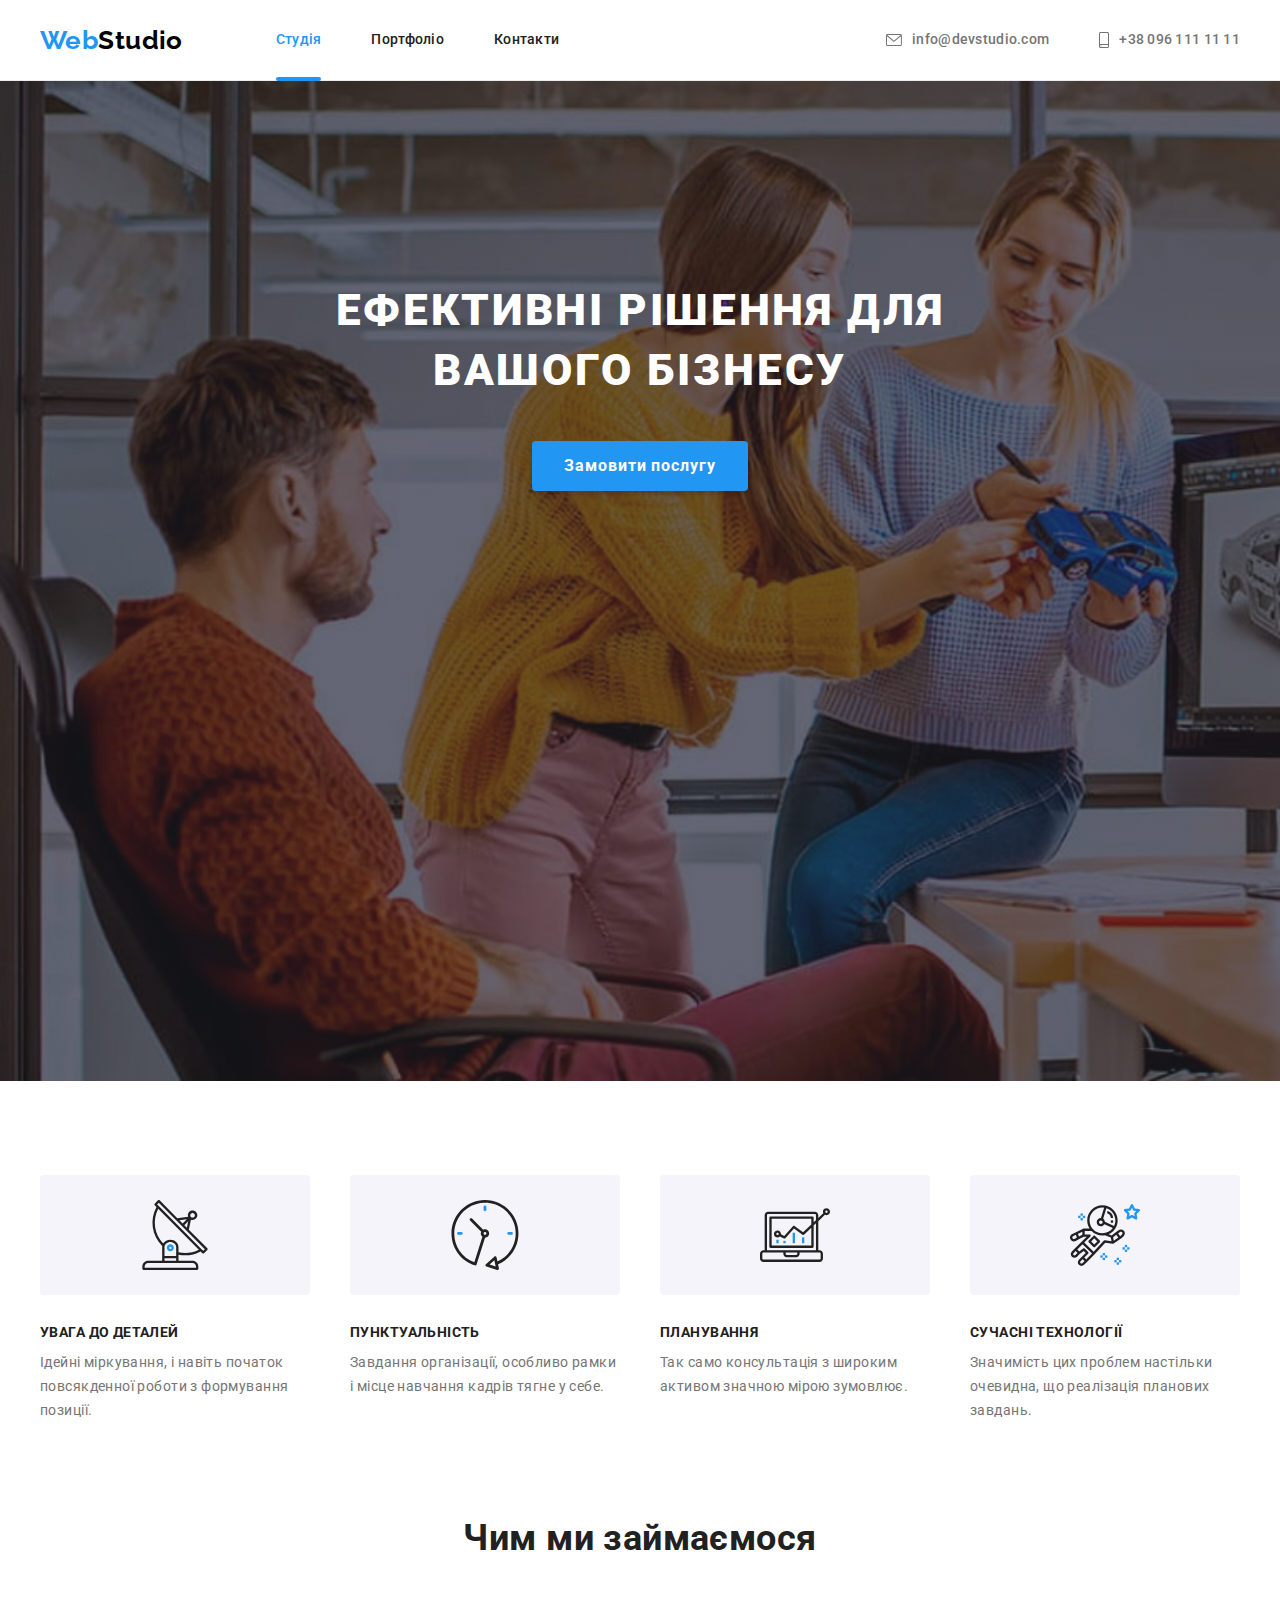
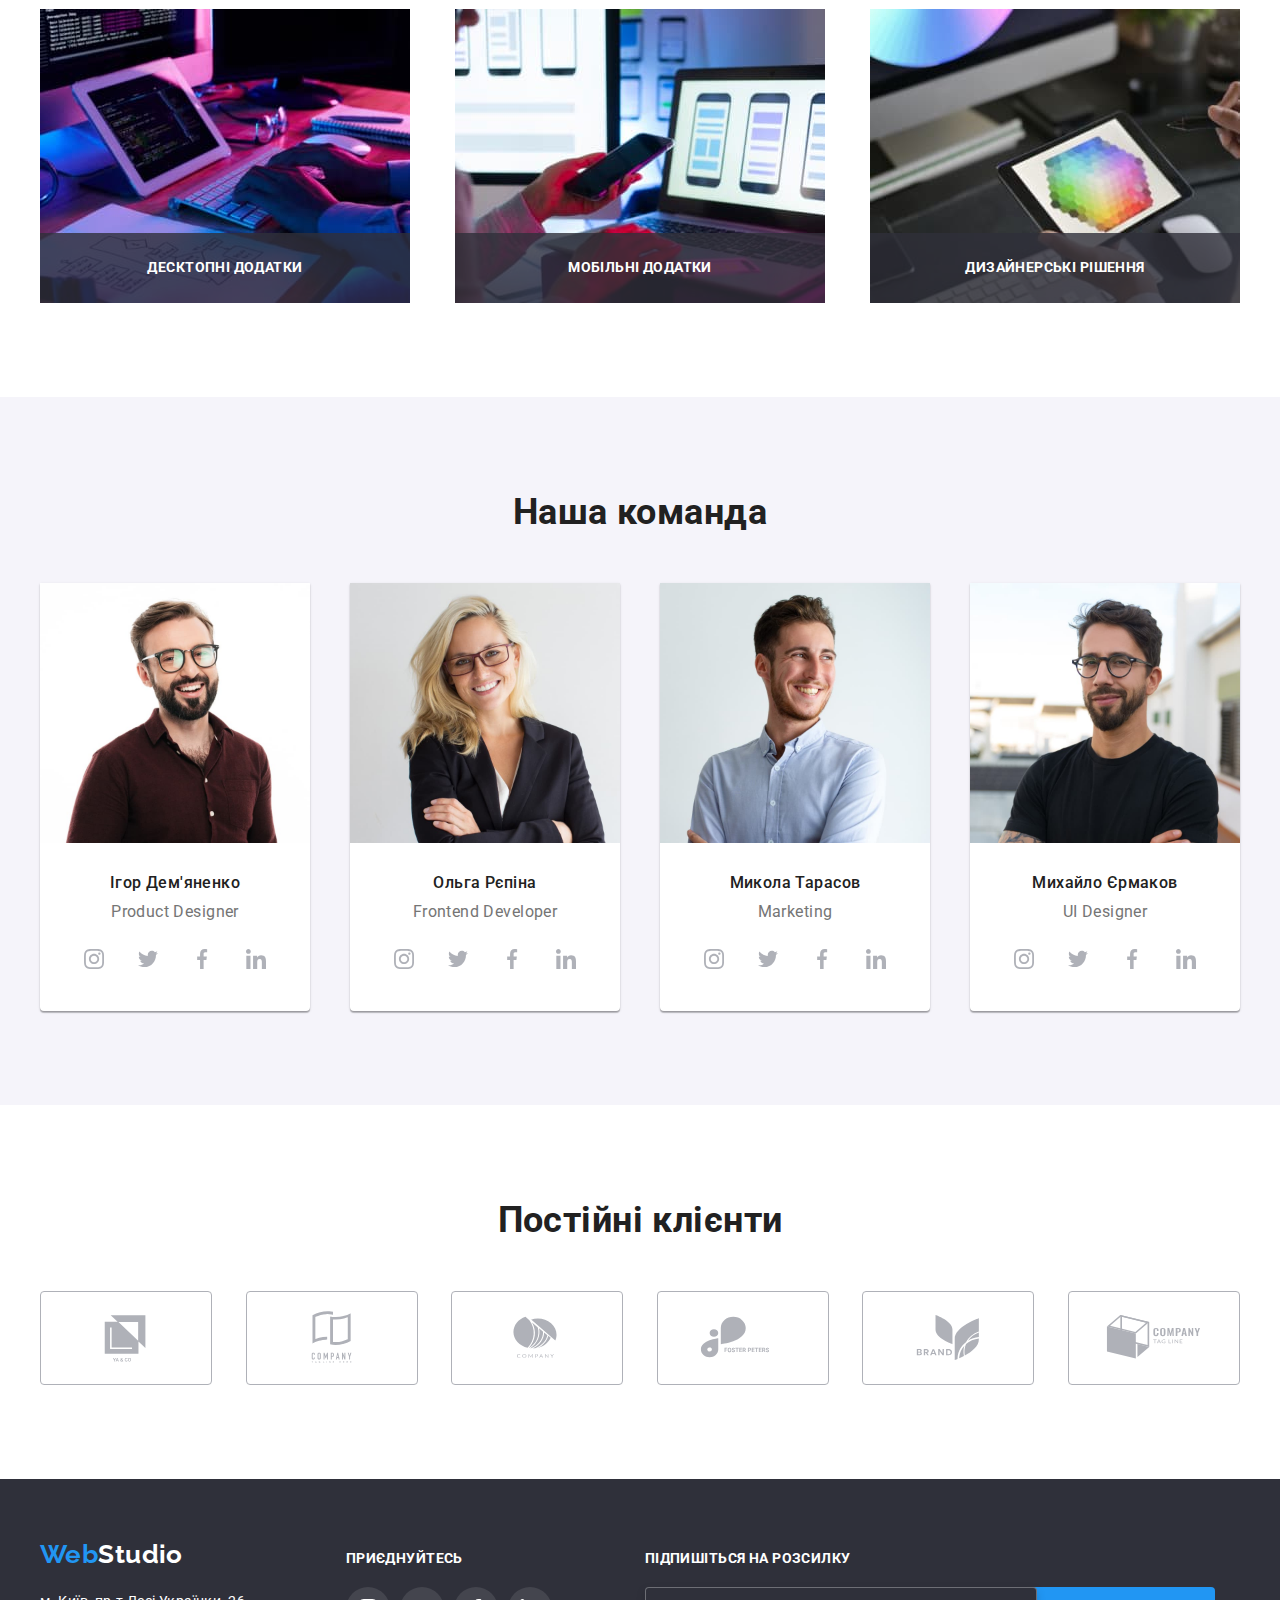
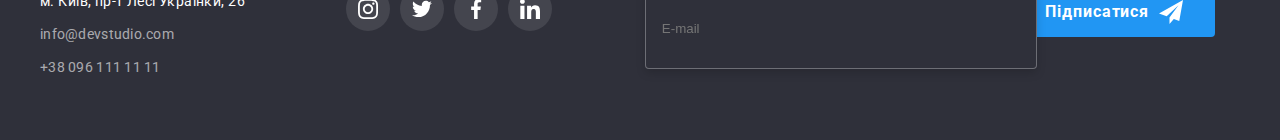
==== index.html @ dc94ffc3 "1" ====
<!DOCTYPE html>
<html lang="uk">
  <head>
    <meta charset="UTF-8" />
    <meta http-equiv="X-UA-Compatible" content="IE=edge" />
    <meta name="viewport" content="width=device-width, initial-scale=1.0" />
    <title lang="en">WebStudio</title>
    <link rel="preconnect" href="https://fonts.googleapis.com" />
    <link rel="preconnect" href="https://fonts.gstatic.com" crossorigin />
    <link
      href="https://fonts.googleapis.com/css2?family=Raleway:wght@700&family=Roboto:wght@400;500;700;900&display=swap"
      rel="stylesheet"
    />
    <link
      rel="stylesheet"
      href="https://cdnjs.cloudflare.com/ajax/libs/modern-normalize/1.1.0/modern-normalize.min.css"
      integrity="sha512-wpPYUAdjBVSE4KJnH1VR1HeZfpl1ub8YT/NKx4PuQ5NmX2tKuGu6U/JRp5y+Y8XG2tV+wKQpNHVUX03MfMFn9Q=="
      crossorigin="anonymous"
      referrerpolicy="no-referrer"
    />
    <link rel="stylesheet" href="css/style.css" />
  </head>
  <body>
    <header class="header">
      <div class="container navigation">
        <nav class="main-nav">
          <a href="#" lang="en" class="head"
            >Web<span class="black">Studio</span></a
          >
          <ul class="menu">
            <li class="menu-item">
              <a class="menu-link current" href="#">Студія</a>
            </li>
            <li class="menu-item">
              <a class="menu-link" href="portfolio.html">Портфоліо</a>
            </li>
            <li class="menu-item">
              <a class="menu-link" href="#">Контакти</a>
            </li>
          </ul>
        </nav>
        <ul class="contact">
          <li class="contact-item">
            <a href="mailto:info@devstudio.com" class="contact-mail header-mail"
              ><svg class="contact-envelope-icon" width="16" height="12">
                <use href="./images/symbol-defs.svg#icon-envelope"></use></svg
              >info@devstudio.com</a
            >
          </li>
          <li class="contact-item">
            <a href="tel:+380961111111" class="contact-tel header-tel"
              ><svg class="contact-smartphone-icon" width="10" height="16">
                <use href="./images/symbol-defs.svg#icon-smartphone"></use></svg
              >+38 096 111 11 11</a
            >
          </li>
        </ul>
      </div>
    </header>
    <main>
      <section class="hero">
        <div class="container">
          <h1 class="main-head">Ефективні рішення для вашого бізнесу</h1>
          <button type="button" data-modal-open class="order-buuton">
            Замовити послугу
          </button>
        </div>
      </section>
      <section class="benefits-section">
        <div class="container">
          <h2 class="visually-hiden">Особливості</h2>
          <ul class="benefits">
            <li class="benefits-item icon-antenna">
              <h3 class="benefit-head">УВАГА ДО ДЕТАЛЕЙ</h3>
              <p class="benefits-text">
                Ідейні міркування, і навіть початок повсякденної роботи з
                формування позиції.
              </p>
            </li>
            <li class="benefits-item icon-clock">
              <h3 class="benefit-head">ПУНКТУАЛЬНІСТЬ</h3>
              <p class="benefits-text">
                Завдання організації, особливо рамки і місце навчання кадрів
                тягне у себе.
              </p>
            </li>
            <li class="benefits-item icon-diagram">
              <h3 class="benefit-head">ПЛАНУВАННЯ</h3>
              <p class="benefits-text">
                Так само консультація з широким активом значною мірою зумовлює.
              </p>
            </li>
            <li class="benefits-item icon-astronaut">
              <h3 class="benefit-head">СУЧАСНІ ТЕХНОЛОГІЇ</h3>
              <p class="benefits-text">
                Значимість цих проблем настільки очевидна, що реалізація
                планових завдань.
              </p>
            </li>
          </ul>
        </div>
      </section>
      <section>
        <div class="container">
          <h2 class="second-head">Чим ми займаємося</h2>
          <ul class="our-work">
            <div class="work-wrap">
              <li class="our-work-img">
                <img
                  src="./images/box1.jpg"
                  alt="Допомагаємо створити алгоритм сайту"
                  width="370"
                  height="294"
                />
              </li>
              <p class="work-discrip">Десктопні додатки</p>
            </div>
            <div class="work-wrap">
              <li class="our-work-img">
                <img
                  src="./images/box2.jpg"
                  alt="Адаптуємо сайт для різних пристроїв"
                  width="370"
                  height="294"
                />
              </li>
              <p class="work-discrip">Мобільні додатки</p>
            </div>
            <div class="work-wrap">
              <li class="our-work-img">
                <img
                  src="./images/box3.jpg"
                  alt="Використовуємо сучасні дизайнерскі рішення"
                  width="370"
                  height="294"
                />
              </li>
              <p class="work-discrip">Дизайнерські рішення</p>
            </div>
          </ul>
        </div>
      </section>
      <section class="our-team">
        <div class="container">
          <h2 class="second-head">Наша команда</h2>
          <ul class="team">
            <li class="team-item">
              <img
                src="./images/desiner.jpg"
                alt="Фото дизайнера Ігора Дем'яненко"
                width="270"
                height="260"
              />
              <div class="team-discription">
                <h3 class="team-head">Ігор Дем'яненко</h3>
                <p class="team-position" lang="en">Product Designer</p>
                <ul class="team-soc-list">
                  <li class="team-soc-item">
                    <a href="#" class="team-soc-link">
                      <svg class="team-soc-icon" width="20" height="20">
                        <use
                          href="./images/symbol-defs.svg#icon-instagram"
                        ></use>
                      </svg>
                    </a>
                  </li>
                  <li class="team-soc-item">
                    <a href="#" class="team-soc-link"
                      ><svg class="team-soc-icon" width="20" height="20">
                        <use
                          href="./images/symbol-defs.svg#icon-twitter"
                        ></use></svg
                    ></a>
                  </li>
                  <li class="team-soc-item">
                    <a href="#" class="team-soc-link"
                      ><svg class="team-soc-icon" width="20" height="20">
                        <use
                          href="./images/symbol-defs.svg#icon-facebook"
                        ></use></svg
                    ></a>
                  </li>
                  <li class="team-soc-item">
                    <a href="#" class="team-soc-link"
                      ><svg class="team-soc-icon" width="20" height="20">
                        <use
                          href="./images/symbol-defs.svg#icon-linkedin"
                        ></use></svg
                    ></a>
                  </li>
                </ul>
              </div>
            </li>
            <li class="team-item">
              <img
                src="./images/developer.jpg"
                alt="Фото розробниці Ольги Рєпіної"
                width="270"
                height="260"
              />
              <div class="team-discription">
                <h3 class="team-head">Ольга Рєпіна</h3>
                <p class="team-position" lang="en">Frontend Developer</p>
                <ul class="team-soc-list">
                  <li class="team-soc-item">
                    <a href="#" class="team-soc-link">
                      <svg class="team-soc-icon" width="20" height="20">
                        <use
                          href="./images/symbol-defs.svg#icon-instagram"
                        ></use>
                      </svg>
                    </a>
                  </li>
                  <li class="team-soc-item">
                    <a href="#" class="team-soc-link"
                      ><svg class="team-soc-icon" width="20" height="20">
                        <use
                          href="./images/symbol-defs.svg#icon-twitter"
                        ></use></svg
                    ></a>
                  </li>
                  <li class="team-soc-item">
                    <a href="#" class="team-soc-link"
                      ><svg class="team-soc-icon" width="20" height="20">
                        <use
                          href="./images/symbol-defs.svg#icon-facebook"
                        ></use></svg
                    ></a>
                  </li>
                  <li class="team-soc-item">
                    <a href="#" class="team-soc-link"
                      ><svg class="team-soc-icon" width="20" height="20">
                        <use
                          href="./images/symbol-defs.svg#icon-linkedin"
                        ></use></svg
                    ></a>
                  </li>
                </ul>
              </div>
            </li>
            <li class="team-item">
              <img
                src="./images/marketing.jpg"
                alt="Фото маркетолога Миколи Тарасова"
                width="270"
                height="260"
              />
              <div class="team-discription">
                <h3 class="team-head">Микола Тарасов</h3>
                <p class="team-position" lang="en">Marketing</p>
                <ul class="team-soc-list">
                  <li class="team-soc-item">
                    <a href="#" class="team-soc-link">
                      <svg class="team-soc-icon" width="20" height="20">
                        <use
                          href="./images/symbol-defs.svg#icon-instagram"
                        ></use>
                      </svg>
                    </a>
                  </li>
                  <li class="team-soc-item">
                    <a href="#" class="team-soc-link"
                      ><svg class="team-soc-icon" width="20" height="20">
                        <use
                          href="./images/symbol-defs.svg#icon-twitter"
                        ></use></svg
                    ></a>
                  </li>
                  <li class="team-soc-item">
                    <a href="#" class="team-soc-link"
                      ><svg class="team-soc-icon" width="20" height="20">
                        <use
                          href="./images/symbol-defs.svg#icon-facebook"
                        ></use></svg
                    ></a>
                  </li>
                  <li class="team-soc-item">
                    <a href="#" class="team-soc-link"
                      ><svg class="team-soc-icon" width="20" height="20">
                        <use
                          href="./images/symbol-defs.svg#icon-linkedin"
                        ></use></svg
                    ></a>
                  </li>
                </ul>
              </div>
            </li>
            <li class="team-item">
              <img
                src="./images/uidesiner.jpg"
                alt="Фото дизайнера інтерфейсу Михайла Єрмакова"
                width="270"
                height="260"
              />
              <div class="team-discription">
                <h3 class="team-head">Михайло Єрмаков</h3>
                <p class="team-position" lang="en">UI Designer</p>
                <ul class="team-soc-list">
                  <li class="team-soc-item">
                    <a href="#" class="team-soc-link">
                      <svg class="team-soc-icon" width="20" height="20">
                        <use
                          href="./images/symbol-defs.svg#icon-instagram"
                        ></use>
                      </svg>
                    </a>
                  </li>
                  <li class="team-soc-item">
                    <a href="#" class="team-soc-link"
                      ><svg class="team-soc-icon" width="20" height="20">
                        <use
                          href="./images/symbol-defs.svg#icon-twitter"
                        ></use></svg
                    ></a>
                  </li>
                  <li class="team-soc-item">
                    <a href="#" class="team-soc-link"
                      ><svg class="team-soc-icon" width="20" height="20">
                        <use
                          href="./images/symbol-defs.svg#icon-facebook"
                        ></use></svg
                    ></a>
                  </li>
                  <li class="team-soc-item">
                    <a href="#" class="team-soc-link"
                      ><svg class="team-soc-icon" width="20" height="20">
                        <use
                          href="./images/symbol-defs.svg#icon-linkedin"
                        ></use></svg
                    ></a>
                  </li>
                </ul>
              </div>
            </li>
          </ul>
        </div>
      </section>
      <section class="clients-section">
        <div class="container">
          <h2 class="second-head">Постійні клієнти</h2>
          <ul class="clients">
            <li class="clients-item">
              <a href="" class="clients-link">
                <svg class="clients-icon" width="106" height="60">
                  <use href="./images/symbol-defs.svg#icon-Logo1"></use>
                </svg>
              </a>
            </li>
            <li class="clients-item">
              <a href="" class="clients-link"
                ><svg class="clients-icon" width="106" height="60">
                  <use href="./images/symbol-defs.svg#icon-Logo2"></use></svg
              ></a>
            </li>
            <li class="clients-item">
              <a href="" class="clients-link"
                ><svg class="clients-icon" width="106" height="60">
                  <use href="./images/symbol-defs.svg#icon-Logo3"></use></svg
              ></a>
            </li>
            <li class="clients-item">
              <a href="" class="clients-link"
                ><svg class="clients-icon" width="106" height="60">
                  <use href="./images/symbol-defs.svg#icon-Logo4"></use></svg
              ></a>
            </li>
            <li class="clients-item">
              <a href="" class="clients-link"
                ><svg class="clients-icon" width="106" height="60">
                  <use href="./images/symbol-defs.svg#icon-Logo5"></use></svg
              ></a>
            </li>
            <li class="clients-item">
              <a href="" class="clients-link"
                ><svg class="clients-icon" width="106" height="60">
                  <use href="./images/symbol-defs.svg#icon-Logo6"></use></svg
              ></a>
            </li>
          </ul>
        </div>
      </section>
    </main>
    <footer class="footer">
      <div class="container footer-content">
        <div>
          <a href="#" lang="en" class="head"
            >Web<span class="white">Studio</span></a
          >
          <address class="address">
            <ul class="contact white">
              <li class="contact-item">
                <a
                  href="https://goo.gl/maps/3M9KfxRMza1noYhj8"
                  target="_blank"
                  class="href"
                  >м. Київ, пр-т Лесі Українки, 26</a
                >
              </li>

              <li class="contact-item">
                <a
                  href="mailto:info@devstudio.com"
                  class="contact-mail footer-mail"
                  >info@devstudio.com</a
                >
              </li>
              <li class="contact-item">
                <a href="tel:+380961111111" class="contact-tel footer-tel"
                  >+38 096 111 11 11</a
                >
              </li>
            </ul>
          </address>
        </div>

        <div class="footer-connect">
          <p class="footer-connect-head">приєднуйтесь</p>
          <ul class="footer-soc-list">
            <li class="footer-soc-item">
              <a href="" class="footer-soc-link"
                ><svg class="team-soc-icon" width="20" height="20">
                  <use
                    href="./images/symbol-defs.svg#icon-instagram"
                  ></use></svg
              ></a>
            </li>
            <li class="footer-soc-item">
              <a href="" class="footer-soc-link"
                ><svg class="team-soc-icon" width="20" height="20">
                  <use href="./images/symbol-defs.svg#icon-twitter"></use></svg
              ></a>
            </li>
            <li class="footer-soc-item">
              <a href="" class="footer-soc-link"
                ><svg class="team-soc-icon" width="20" height="20">
                  <use href="./images/symbol-defs.svg#icon-facebook"></use></svg
              ></a>
            </li>
            <li class="footer-soc-item">
              <a href="" class="footer-soc-link"
                ><svg class="team-soc-icon" width="20" height="20">
                  <use href="./images/symbol-defs.svg#icon-linkedin"></use></svg
              ></a>
            </li>
          </ul>
        </div>

        <!-- розсилка -->

        <div class="footer-mail-box">
          <p class="footer-mail-title">Підпишіться на розсилку</p>
          <form class="footer-mailing">
            <div class="form-footer-mailing">
              <label for="mail"></label>
              <input
                type="email"
                name="mail"
                id="mail"
                placeholder="E-mail"
                class="mailing-input"
              />
            </div>

            <div>
              <button type="submit" class="footter-mailing-btn">
                <span class="mailing-text">Підписатися</span
                ><svg class="mailing-icon" width="24px" height="24px">
                  <use href="./images/symbol-defs.svg#icon-send"></use>
                </svg>
              </button>
            </div>
          </form>
        </div>
      </div>
    </footer>

    <!-- *модалье вікно -->
    <div class="backdrop is-hidden" data-modal>
      <div class="modal">
        <form class="modal-group">
          <p class="modal-form-title">Залиште свої дані, ми вам передзвонимо</p>

          <div class="modal-group-form">
            <div class="form-field">
              <label for="name" class="form-label">Ім'я</label>
              <input
                type="text"
                class="form-input"
                name="name"
                id="name"
                placeholder=""
              />
              <svg class="form-icon" width="18" height="18">
                <use href="./images/symbol-defs.svg#icon-user"></use>
              </svg>
            </div>

            <div class="form-field">
              <label for="tel" class="form-label">Телефон</label>
              <input
                type="tel"
                class="form-input"
                name="tel"
                id="tel"
                placeholder=""
              />
              <svg class="form-icon" width="18" height="18">
                <use href="./images/symbol-defs.svg#icon-tel"></use>
              </svg>
            </div>

            <div class="form-field">
              <label for="email" class="form-label">Пошта</label>
              <input
                type="email"
                class="form-input"
                name="email"
                id="email"
                placeholder=""
              />
              <svg class="form-icon" width="18" height="18">
                <use href="./images/symbol-defs.svg#icon-mail"></use>
              </svg>
            </div>

            <div class="form-field">
              <label for="comment" class="form-label">Коментар</label>
              <textarea
                class="form-comment"
                name="comment"
                id="comment"
                rows="10"
                placeholder="Введіть текст"
              ></textarea>
            </div>
          </div>

          <div class="modal-form-checkbox">
            <label class="checkbox-label">
              <input
                type="checkbox"
                name="checkbox-label"
                value="text"
                id="text"
                class="checkbox-input"
                placeholder=""
              />
              <vsg class="checkbox-icon" width="16" height="15">
                <use href="./images/symbol-defs.svg#icon-check"></use>
              </vsg>
              <span class="modal-form-text"
                >Погоджуюся з розсилкою та приймаю</span
              ><a href="#" class="modal-form-link">Умови договору</a>
            </label>
          </div>

          <button type="submit" class="modal-form-btn">Відправити</button>
        </form>
        <button type="button" class="modal-btn" data-modal-close>
          <svg class="modal-close-icon" width="18" heigt="18">
            <use href="./images/symbol-defs.svg#icon-close"></use>
          </svg>
        </button>
      </div>
    </div>

    <script src="./js/modal.js"></script>
  </body>
</html>
---- css/style.css ----
:root {
  --main-color-font: #212121;
  --color-acent: #2196f3;
  --secondary-color: #757575;
  --bg-color: #2f303a;
  --color-white: #fff;
  --color-black: #000;
  --btn-hover: #188ce8;
  --btn-main-color: #f5f4fa;
  --bg-section: #f5f4fa;
  --icon-color: #afb1b8;
  --color-animation: color 250ms cubic-bezier(0.4, 0, 0.2, 1);
  --fill-animation: fill 250ms cubic-bezier(0.4, 0, 0.2, 1);
  --bg-animation: background-color 250ms cubic-bezier(0.4, 0, 0.2, 1);
  --border-animation: border-color 250ms cubic-bezier(0.4, 0, 0.2, 1);
  --box-shadow-animation: box-shadow 250ms cubic-bezier(0.4, 0, 0.2, 1);
}

body {
  font-family: "Roboto", sans-serif;
  color: var(--main-color-font);
  letter-spacing: 0.03em;
  font-size: 14px;
  background-color: var(--color-white);
  margin: 0;
}

.black {
  color: var(--color-black);
}

.white {
  color: var(--color-white);
}
/*------------------------------ General -----------------------*/
p,
h1,
h2,
h3,
h4,
h5,
h6,
div {
  margin: 0;
}

ul,
ol {
  margin: 0;
  padding-left: 0;
  list-style: none;
}

button {
  cursor: pointer;
}

img {
  display: block;
  width: 100%;
  height: auto;
}

.container {
  width: 1200px;
  padding: 0 15px;
  margin: 0 auto;
  /* outline: 2px solid red; */
}

.menu-item,
.contact-item,
.benefits,
.team,
.our-work,
.nav-btn,
.portfolio-item {
  list-style: none;
}

.visually-hiden {
  position: absolute;
  white-space: nowrap;
  width: 1px;
  height: 1px;
  overflow: hidden;
  border: 0;
  padding: 0;
  clip: rect(0 0 0 0);
  clip-path: inset(50%);
  margin: -1px;
}

/* --------- Header  ------------------------*/
.header {
  border-bottom: 1px solid #ececec;
}

.head {
  font-family: "Raleway", sans-serif;
  font-weight: 700;
  font-size: 26px;
  line-height: 1.19;
  color: var(--color-acent);
  text-decoration: none;
  margin-right: 93px;
}

.menu {
  display: flex;
}

.menu-item + .menu-item {
  /* border: 1px red solid; */
  margin-left: 50px;
}

.header .contact-item + .contact-item {
  margin-left: 50px;
}

.menu-item {
  font-weight: 500;
  line-height: 1.14;
  letter-spacing: 0.02em;
  position: relative;
  padding: 32px 0;
}

.menu-link {
  text-decoration: none;
  color: var(--main-color-font);
  transition: var(--color-animation);
}

.current {
  color: var(--color-acent);
}

.current::after {
  content: "";
  position: absolute;
  bottom: -1px;
  left: 0;
  width: 100%;
  height: 4px;
  border-radius: 2px;
  background-color: var(--color-acent);
}

.header .contact {
  display: flex;
  align-items: center;
}

.contact-mail,
.contact-tel {
  text-decoration: none;
  font-weight: 500;
  line-height: 1.14;
  letter-spacing: 0.02em;
  color: var(--secondary-color);
  fill: var(--secondary-color);
  transition: var(--color-animation), var(--fill-animation);
}

.contact-envelope-icon,
.contact-smartphone-icon {
  margin-right: 10px;
}

.menu-link:hover,
.menu-link:focus,
.contact-mail:hover,
.contact-mail:focus,
.contact-tel:hover,
.contact-tel:focus,
.href:hover,
.href:focus {
  color: var(--color-acent);
  fill: var(--color-acent);
}

.main-nav {
  display: flex;
  align-items: center;
}

.navigation {
  display: flex;
  align-items: center;
}

.navigation .contact {
  margin-left: auto;
}

.header-mail,
.header-tel {
  display: flex;
  align-items: center;
}

/* -------- Hero section ---------------------*/
.hero {
  height: 600px;
  max-width: 1600px;
  margin: 0 auto;
  background: var(--bg-color);
  padding: 200px 0;
  background-image: linear-gradient(
      to right,
      rgba(47, 48, 58, 0.4),
      rgba(47, 48, 58, 0.4)
    ),
    url(../images/bgimage.jpg);
  background-repeat: no-repeat;
  background-size: cover;
}

.main-head {
  font-weight: 900;
  font-size: 44px;
  line-height: 1.36;
  letter-spacing: 0.06em;
  color: var(--color-white);
  text-transform: uppercase;
  max-width: 696px;
  margin: 0 auto;
  margin-bottom: 40px;
  text-align: center;
}

.order-buuton {
  font-weight: 700;
  font-size: 16px;
  font-family: inherit;
  line-height: 1.88;
  letter-spacing: 0.06em;
  color: var(--color-white);
  background: var(--color-acent);
  border: none;
  cursor: pointer;
  box-shadow: 0px 4px 4px rgba(0, 0, 0, 0.15);
  border-radius: 4px;
  display: block;
  padding: 10px 32px;
  margin: 0 auto;
  transition: var(--bg-animation);
}

.order-buuton:hover,
.order-buuton:focus {
  background-color: var(--btn-hover);
}

/*--------------- Benefits ----------------------*/
.benefits-section {
  padding: 94px 0;
}

.benefit-head {
  font-weight: 700;
  font-size: 14px;
  line-height: 1.14;
  text-transform: uppercase;
  margin-top: 30px;
  margin-bottom: 10px;
}

.benefits {
  display: flex;
  justify-content: space-between;
}

.benefits-item {
  width: 270px;
}

.benefits-item::before {
  display: block;
  content: "";
  height: 120px;
  background-size: 70px;
  background-repeat: no-repeat;
  background-position: center;
  background-color: var(--bg-section);
  border-radius: 4px;
}

.icon-antenna::before {
  background-image: url(../images/antenna.svg);
}

.icon-clock::before {
  background-image: url(../images/clock.svg);
}

.icon-diagram::before {
  background-image: url(../images/diagram.svg);
}

.icon-astronaut::before {
  background-image: url(../images/astronaut.svg);
}

.benefits-text {
  line-height: 1.71;
  color: var(--secondary-color);
}

/* ---------------- Exemples of work ------------------- */

.second-head {
  font-weight: 700;
  font-size: 36px;
  line-height: 1.17;
  text-align: center;
  margin-bottom: 50px;
}

.our-work {
  display: flex;
  justify-content: space-between;
  margin-bottom: 94px;
}
.work-wrap {
  position: relative;
}
.work-discrip {
  position: absolute;
  bottom: 0;
  left: 0;
  width: 100%;
  font-weight: 700;
  font-size: 14px;
  line-height: 1.14;
  text-align: center;
  letter-spacing: 0.03em;
  text-transform: uppercase;
  color: var(--color-white);
  padding: 27px 0;
  background: rgba(47, 48, 58, 0.8);
}

/*--------------------------- our-team ---------------*/
.team-head {
  font-weight: 500;
  font-size: 16px;
  line-height: 1.19;
}

.our-team {
  padding: 94px 0;
}

.our-team {
  background-color: var(--bg-section);
}

.team {
  display: flex;
  justify-content: space-between;
}

.team-item {
  width: 270px;
  text-align: center;
  background-color: var(--color-white);
  box-shadow: 0px 1px 3px rgba(0, 0, 0, 0.12), 0px 1px 1px rgba(0, 0, 0, 0.14),
    0px 2px 1px rgba(0, 0, 0, 0.2);
  border-radius: 0px 0px 4px 4px;
}

.team-discription {
  padding: 30px 0;
}

.team-head {
  margin-bottom: 10px;
}

.team-position {
  font-size: 16px;
  line-height: 1.19;
  color: var(--secondary-color);
}

.team-soc-list {
  display: flex;
  justify-content: center;
  gap: 10px;
  margin-top: 16px;
}

.team-soc-link {
  width: 44px;
  height: 44px;
  border-radius: 50%;
  display: flex;
  align-items: center;
  justify-content: center;
  fill: var(--icon-color);
  transition: var(--bg-animation), var(--fill-animation);
}

.team-soc-link:hover,
.team-soc-link:focus {
  background-color: var(--color-acent);
  fill: var(--color-white);
}

/* .team-soc-link:hover .team-soc-icon,
.team-soc-link:focus .team-soc-icon {
  fill: var(--color-white);
} */

/* ------------- Partners-------------------- */
.clients-section {
  padding: 94px 0;
}

.clients {
  display: flex;
  justify-content: space-between;
}

.clients-item {
  gap: 30px;
}

.clients-link {
  width: 170px;
  height: 92px;
  display: flex;
  align-items: center;
  justify-content: center;
  border: 1px solid var(--icon-color);
  border-radius: 4px;
  fill: var(--icon-color);
  transition: var(--fill-animation), var(--border-animation);
}

.clients-link:hover,
.clients-link:focus {
  border: 1px solid var(--color-acent);
  fill: var(--color-acent);
}

/* ------------- Footer -------------------- */
.footer {
  background-color: var(--bg-color);
  padding: 60px 0;
}

.footer-content {
  display: flex;
  align-items: baseline;
}

.footer-mail,
.footer-tel {
  color: rgba(255, 255, 255, 0.6);
  font-weight: 400;
}
.footer .head {
  display: block;
  margin-bottom: 20px;
}

.address .contact-item {
  margin-bottom: 9px;
}

.address .contact-item:last-child {
  margin-bottom: 0;
}

.footer-connect {
  margin-left: 70px;
}

.footer-connect-head {
  font-weight: 700;
  font-size: 14px;
  line-height: 1.14;
  letter-spacing: 0.03em;
  text-transform: uppercase;
  color: var(--color-white);
  margin-bottom: 20px;
}

.footer-soc-list {
  display: flex;
  justify-content: center;
  gap: 10px;
  margin-top: 16px;
}

.footer-soc-link {
  width: 44px;
  height: 44px;
  border-radius: 50%;
  background: rgba(255, 255, 255, 0.1);
  display: flex;
  align-items: center;
  justify-content: center;
  fill: var(--color-white);
  transition: var(--bg-animation);
}

.footer-soc-link:hover,
.footer-soc-link:focus {
  background-color: var(--color-acent);
}

.href {
  color: var(--color-white);
  text-decoration: none;
  transition: var(--color-animation);
}

.address {
  line-height: 1.71;
  font-style: normal;
}

/* розсилка */
.footer-mail-box {
  margin-left: 93px;
}

.footer-mail-title {
  font-family: "Roboto" sans-serif;
  font-weight: 700;
  font-size: 14px;
  line-height: 1.14;
  letter-spacing: 0.03em;
  text-transform: uppercase;
  margin-bottom: 20px;
  color: var(--color-white);
}

.footer-mailing {
  display: flex;
}

.form-footer-mailing {
  width: 358px;
  height: 50px;
}

.form-footer-mailing input {
  width: 358px;
  height: 50px;
  margin: 0;
  padding: 15px 16px;
  background-color: var(--bg-color);
  border: 1px solid rgba(255, 255, 255, 0.3);
  filter: drop-shadow(0px 4px 4px rgba(0, 0, 0, 0.15));
  border-radius: 4px;
  transition: var(--border-animation);
}

.mailing-input:hover,
.mailing-input:focus {
  color: #ffffff;
  border-color: var(--color-acent);
  outline: none;
  transition: var(--border-animation);
}

.footter-mailing-btn {
  font-family: "Roboto";
  font-weight: 700;
  font-size: 16px;
  line-height: 1.88;
  padding: 10px 28px;
  gap: 10px;
  margin-left: 12px;
  width: 200px;
  height: 50px;
  display: flex;
  align-items: center;
  text-align: center;
  letter-spacing: 0.06em;
  color: var(--color-white);
  background: var(--color-acent);
  border-radius: 4px;
  border-color: transparent;
  cursor: pointer;
  transition: var(--box-shadow-animation);
}

.footter-mailing-btn:hover,
.footter-mailing-btn:focus {
  background-color: var(--btn-hover);
  box-shadow: 0px 4px 4px rgba(0, 0, 0, 0.15);
  transition: var(--box-shadow-animation), var(--bg-animation);
}

/* ------------------section-portfolio --------------------*/
.section-portfolio {
  padding: 94px 0;
}

.nav-btn {
  display: flex;
  justify-content: center;
  margin-bottom: 50px;
}

.li-btn + .li-btn {
  margin-left: 8px;
}

.item-btn {
  font-weight: 500;
  font-size: 16px;
  line-height: 1.62;
  font-family: inherit;
  letter-spacing: 0.03em;
  color: var(--main-color-font);
  background-color: var(--btn-main-color);
  border: none;
  cursor: pointer;
  padding: 6px 22px;
  border-radius: 4px;
  transition: var(--bg-animation), var(--color-animation),
    var(--box-shadow-animation);
}

.item-btn-active,
.item-btn:hover,
.item-btn:focus {
  color: var(--color-white);
  background-color: var(--color-acent);
  box-shadow: 0px 3px 1px rgba(0, 0, 0, 0.1), 0px 1px 2px rgba(0, 0, 0, 0.08),
    0px 2px 2px rgba(0, 0, 0, 0.12);
}

.portfolio {
  display: flex;
  flex-wrap: wrap;
  gap: 30px;
}

.portfolio-item {
  flex-basis: calc((100% - 60px) / 3);
  transition: var(--box-shadow-animation);
}

.portfolio-item a {
  text-decoration: none;
}

.portfolio-link {
  display: block;
}

.portfolio-item:hover,
.portfolio-item:focus {
  box-shadow: 0px 1px 1px rgba(0, 0, 0, 0.12), 0px 4px 4px rgba(0, 0, 0, 0.06),
    1px 4px 6px rgba(0, 0, 0, 0.16);
}
.portfolio-img-wrap {
  position: relative;
  overflow: hidden;
}
.up-text {
  position: absolute;
  top: 0;
  left: 0;
  color: var(--color-white);
  font-size: 18px;
  line-height: 1.56;
  letter-spacing: 0.03em;
  padding: 63px 24px;
  background-color: rgba(33, 150, 243, 0.9);
  transform: translateY(101%);
  transition: transform 250ms cubic-bezier(0.4, 0, 0.2, 1);
}

.portfolio-link:hover .up-text,
.portfolio-link:focus .up-text {
  transform: translateY(0);
}

.portfolio-discription {
  border: 1px solid #eeeeee;
  padding: 20px 24px;
  border-top: none;
}

.portfolio-head {
  margin-bottom: 4px;
  font-weight: 700;
  font-size: 18px;
  line-height: 1.71;
  letter-spacing: 0.06em;
  color: var(--color-black);
}

.portfolio-text {
  font-size: 16px;
  line-height: 1.6;
  color: var(--secondary-color);
}

.backdrop {
  position: fixed;
  top: 0;
  width: 100%;
  height: 100%;
  background-color: rgba(0, 0, 0, 0.2);
  transition: opacity 250ms cubic-bezier(0.4, 0, 0.2, 1),
    visibility 250ms cubic-bezier(0.4, 0, 0.2, 1);
}

.modal {
  width: 528px;
  min-height: 581px;
  background-color: var(--color-white);
  position: absolute;
  top: 50%;
  left: 50%;
  transform: translate(-50%, -50%) scale(1);
  transition: transform 250ms cubic-bezier(0.4, 0, 0.2, 1);
}

.backdrop.is-hidden .modal {
  transform: translate(-60%, -60%) scale(0);
}

.modal-btn {
  width: 30px;
  height: 30px;
  border: 1px solid rgba(0, 0, 0, 0.1);
  border-radius: 50%;
  background-color: transparent;
  position: absolute;
  right: 8px;
  top: 8px;
  display: flex;
  align-items: center;
  justify-content: center;
}
.modal-close-icon {
  width: 30px;
  height: 30px;
}

.modal-close-icon:hover,
.modal-close-icon:focus {
  fill: var(--btn-hover);
  transition: var(--fill-animation);
}

.is-hidden {
  opacity: 0;
  visibility: hidden;
  pointer-events: none;
}

/* форма */

.modal-group {
  display: block;
  width: 528px;
  height: 581px;
}

.modal-form-title {
  display: block;
  margin-bottom: 12px;
  padding: 40px 40px 0px;
  font-weight: 700;
  font-size: 20px;
  line-height: 1.15;
  align-items: center;
  letter-spacing: 0.03em;
  text-align: center;
  color: var(--main-color-font);
}

.modal-group-form {
  margin-bottom: 20px;
  padding: 0 39px 0 41px;
}

.form-field {
  position: relative;
  margin-bottom: 10px;
  display: flex;
  flex-direction: column;
}

.form-field label {
  font-weight: 400;
  font-size: 12px;
  line-height: 1.17;
  letter-spacing: 0.01em;
  color: var(--secondary-color);
}

.form-field input {
  width: 448px;
  height: 40px;
  padding: 12px 42px;
  border: 1px solid rgba(33, 33, 33, 0.2);
  border-radius: 4px;
}

.form-label {
  margin-bottom: 4px;
}

.form-input {
  border-radius: 4px;
  border: 1px solid rgba(33, 33, 33, 0.2);
  cursor: pointer;
  transition: var(--border-animation);
}

.form-input:hover,
.form-input:focus {
  border: 1px solid var(--color-acent);
  outline: none;
  transition: var(--border-animation);
}

.form-input:hover ~ .form-icon,
.form-input:focus ~ .form-icon {
  fill: var(--color-acent);
  transition: var(--fill-animation);
}

.form-icon {
  position: absolute;
  left: 12px;
  bottom: 11px;
  fill: var(--main-color-font);
  transition: var(--fill-animation);
}

.form-comment {
  width: 448px;
  height: 120px;
  resize: none;
  padding: 12px 16px;
  border: 1px solid rgba(33, 33, 33, 0.2);
  border-radius: 4px;
  transition: var(--border-animation);
}

.form-comment:hover,
.form-comment:focus {
  border: 1px solid var(--color-acent);
  outline: none;
  transition: var(--border-animation);
}

.modal-form-checkbox {
  position: relative;
  margin-bottom: 30px;
}

.checkbox-label {
  cursor: pointer;
  display: flex;
  justify-content: center;
  align-items: center;
}

.checkbox-input {
  -webkit-appearance: none;
  -moz-appearance: none;
  appearance: none;
}

.checkbox-input:checked + .checkbox-icon {
  border-color: var(--color-acent);
  background-color: var(--color-acent);
  background-image: url(../images/check.svg);
  background-size: contain;
  background-origin: border-box;
  transition: var(--bg-animation);
}

.modal-form-text {
  margin-right: 10px;
}

.modal-form-link {
  color: var(--color-acent);
}

.checkbox-icon {
  display: inline-block;
  width: 16px;
  height: 15px;
  border: 2px solid var(--main-color-font);
  border-radius: 4px;
  margin-right: 7px;
  transition: var(--bg-animation);
}

.modal-form-btn {
  font-family: "Roboto" sans-serif;
  font-weight: 700;
  font-size: 16px;
  line-height: 1.88;
  margin-left: auto;
  margin-right: auto;
  padding: 10px 52px;
  width: 200px;
  height: 50px;
  display: flex;
  align-items: center;
  text-align: center;
  letter-spacing: 0.06em;
  color: var(--color-white);
  background-color: var(--color-acent);
  border-radius: 4px;
  border-color: transparent;
  cursor: pointer;
  transition: var(--box-shadow-animation);
}

.modal-form-btn:hover,
.modal-form-btn:focus {
  background-color: var(--btn-hover);
  box-shadow: 0px 4px 4px rgba(0, 0, 0, 0.15);
  transition: var(--box-shadow-animation), var(--bg-animation);
}
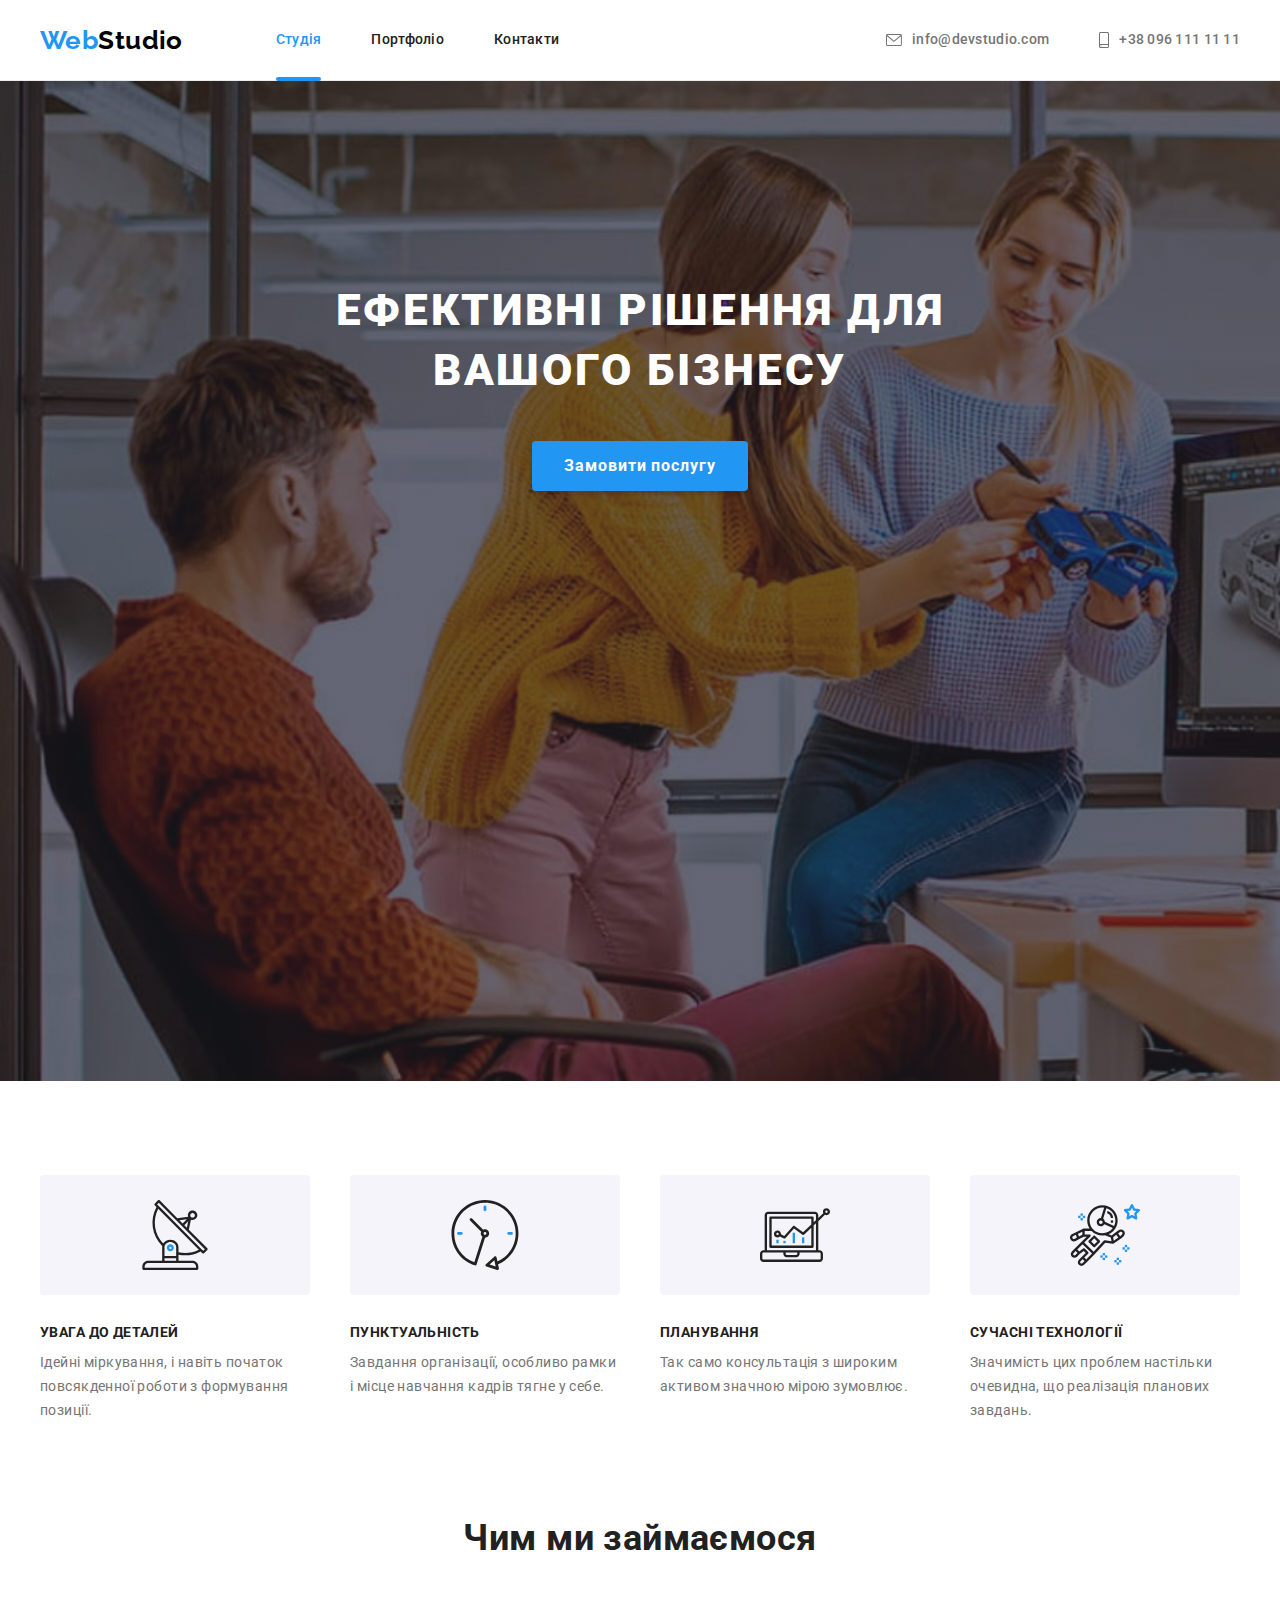
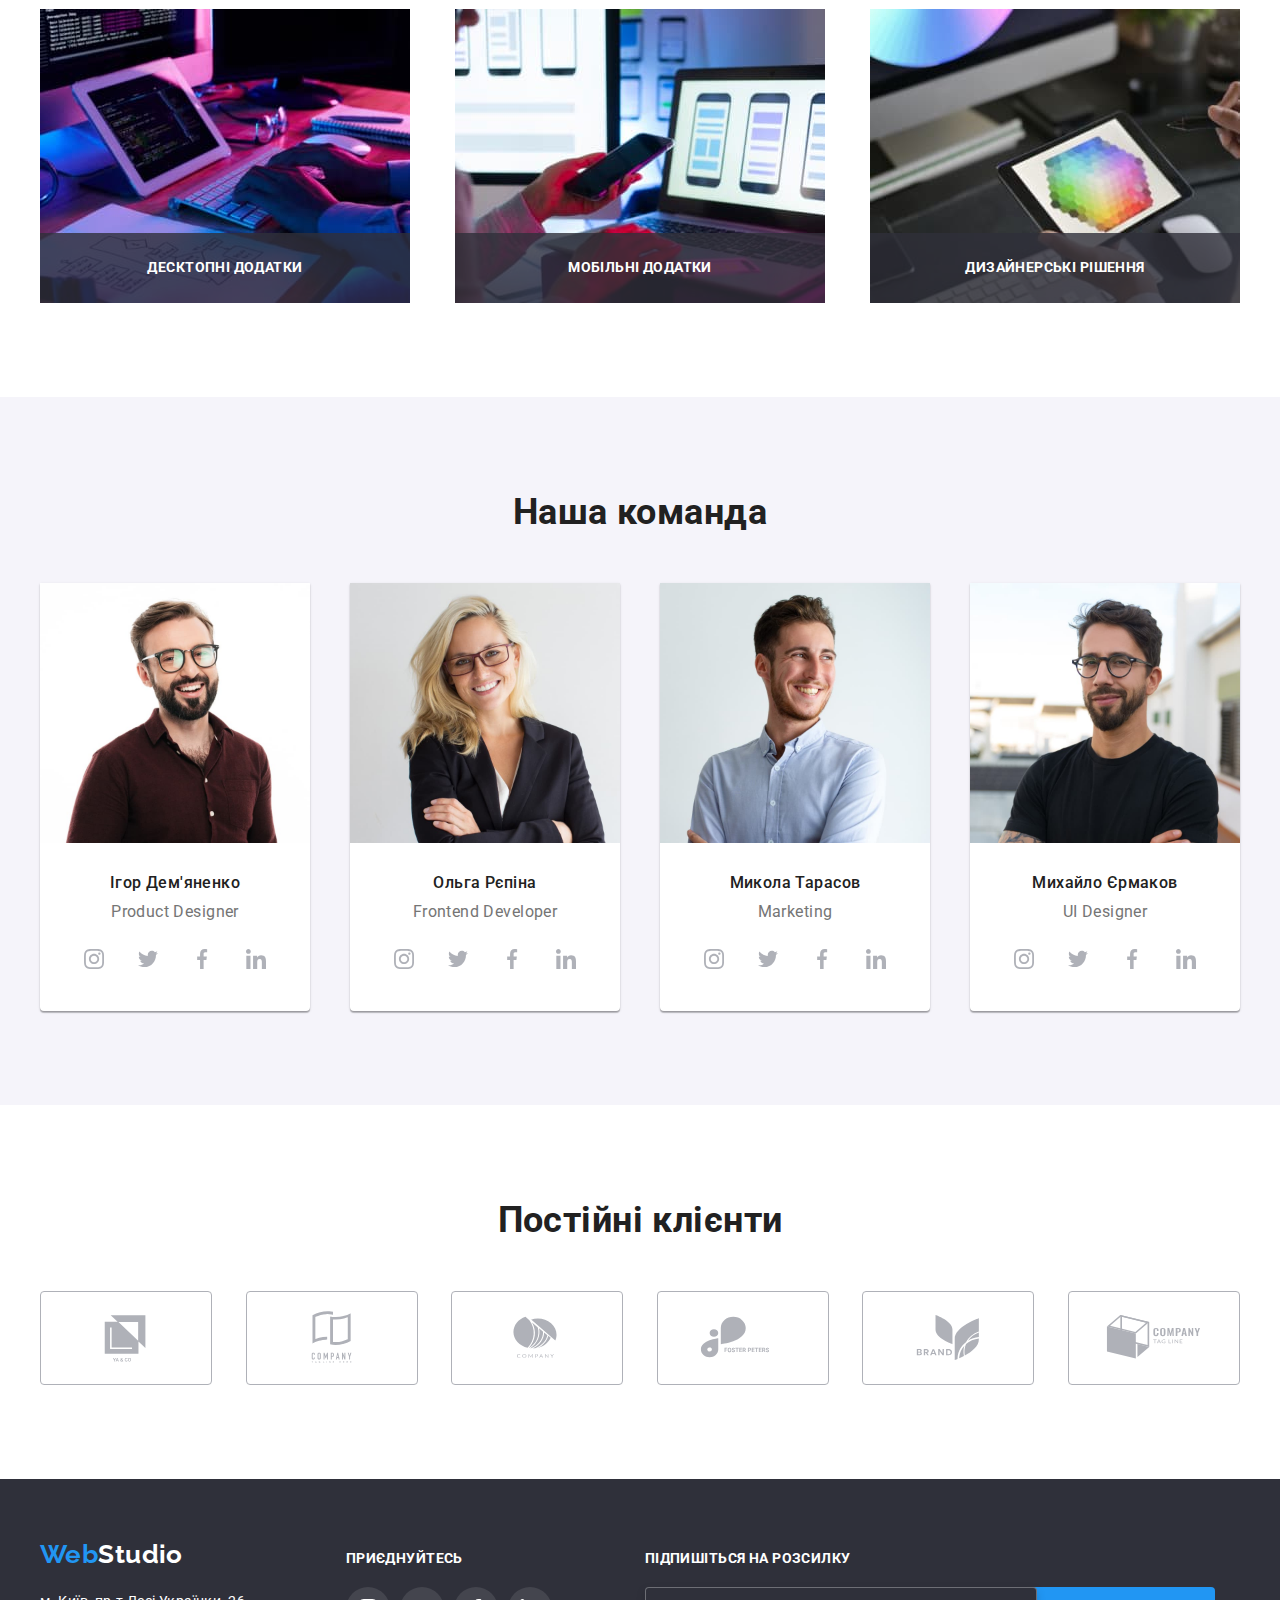
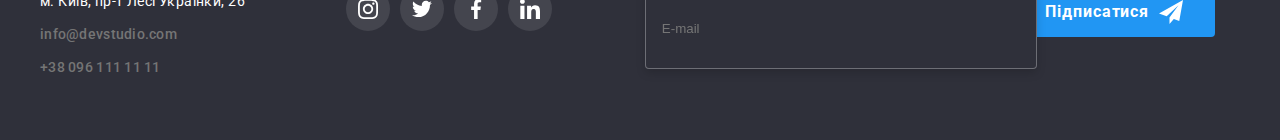
==== commit b93049df: "first commit" ====
--- a/index.html
+++ b/index.html
@@ -18,7 +18,8 @@
       crossorigin="anonymous"
       referrerpolicy="no-referrer"
     />
-    <link rel="stylesheet" href="css/style.css" />
+    <link rel="stylesheet" href="./css/style.css" />
+    <link rel="stylesheet" href="./css/main.min.css" />
   </head>
   <body>
     <header class="header">
--- a/css/style.css
+++ b/css/style.css
@@ -1,452 +1,3 @@
-:root {
-  --main-color-font: #212121;
-  --color-acent: #2196f3;
-  --secondary-color: #757575;
-  --bg-color: #2f303a;
-  --color-white: #fff;
-  --color-black: #000;
-  --btn-hover: #188ce8;
-  --btn-main-color: #f5f4fa;
-  --bg-section: #f5f4fa;
-  --icon-color: #afb1b8;
-  --color-animation: color 250ms cubic-bezier(0.4, 0, 0.2, 1);
-  --fill-animation: fill 250ms cubic-bezier(0.4, 0, 0.2, 1);
-  --bg-animation: background-color 250ms cubic-bezier(0.4, 0, 0.2, 1);
-  --border-animation: border-color 250ms cubic-bezier(0.4, 0, 0.2, 1);
-  --box-shadow-animation: box-shadow 250ms cubic-bezier(0.4, 0, 0.2, 1);
-}
-
-body {
-  font-family: "Roboto", sans-serif;
-  color: var(--main-color-font);
-  letter-spacing: 0.03em;
-  font-size: 14px;
-  background-color: var(--color-white);
-  margin: 0;
-}
-
-.black {
-  color: var(--color-black);
-}
-
-.white {
-  color: var(--color-white);
-}
-/*------------------------------ General -----------------------*/
-p,
-h1,
-h2,
-h3,
-h4,
-h5,
-h6,
-div {
-  margin: 0;
-}
-
-ul,
-ol {
-  margin: 0;
-  padding-left: 0;
-  list-style: none;
-}
-
-button {
-  cursor: pointer;
-}
-
-img {
-  display: block;
-  width: 100%;
-  height: auto;
-}
-
-.container {
-  width: 1200px;
-  padding: 0 15px;
-  margin: 0 auto;
-  /* outline: 2px solid red; */
-}
-
-.menu-item,
-.contact-item,
-.benefits,
-.team,
-.our-work,
-.nav-btn,
-.portfolio-item {
-  list-style: none;
-}
-
-.visually-hiden {
-  position: absolute;
-  white-space: nowrap;
-  width: 1px;
-  height: 1px;
-  overflow: hidden;
-  border: 0;
-  padding: 0;
-  clip: rect(0 0 0 0);
-  clip-path: inset(50%);
-  margin: -1px;
-}
-
-/* --------- Header  ------------------------*/
-.header {
-  border-bottom: 1px solid #ececec;
-}
-
-.head {
-  font-family: "Raleway", sans-serif;
-  font-weight: 700;
-  font-size: 26px;
-  line-height: 1.19;
-  color: var(--color-acent);
-  text-decoration: none;
-  margin-right: 93px;
-}
-
-.menu {
-  display: flex;
-}
-
-.menu-item + .menu-item {
-  /* border: 1px red solid; */
-  margin-left: 50px;
-}
-
-.header .contact-item + .contact-item {
-  margin-left: 50px;
-}
-
-.menu-item {
-  font-weight: 500;
-  line-height: 1.14;
-  letter-spacing: 0.02em;
-  position: relative;
-  padding: 32px 0;
-}
-
-.menu-link {
-  text-decoration: none;
-  color: var(--main-color-font);
-  transition: var(--color-animation);
-}
-
-.current {
-  color: var(--color-acent);
-}
-
-.current::after {
-  content: "";
-  position: absolute;
-  bottom: -1px;
-  left: 0;
-  width: 100%;
-  height: 4px;
-  border-radius: 2px;
-  background-color: var(--color-acent);
-}
-
-.header .contact {
-  display: flex;
-  align-items: center;
-}
-
-.contact-mail,
-.contact-tel {
-  text-decoration: none;
-  font-weight: 500;
-  line-height: 1.14;
-  letter-spacing: 0.02em;
-  color: var(--secondary-color);
-  fill: var(--secondary-color);
-  transition: var(--color-animation), var(--fill-animation);
-}
-
-.contact-envelope-icon,
-.contact-smartphone-icon {
-  margin-right: 10px;
-}
-
-.menu-link:hover,
-.menu-link:focus,
-.contact-mail:hover,
-.contact-mail:focus,
-.contact-tel:hover,
-.contact-tel:focus,
-.href:hover,
-.href:focus {
-  color: var(--color-acent);
-  fill: var(--color-acent);
-}
-
-.main-nav {
-  display: flex;
-  align-items: center;
-}
-
-.navigation {
-  display: flex;
-  align-items: center;
-}
-
-.navigation .contact {
-  margin-left: auto;
-}
-
-.header-mail,
-.header-tel {
-  display: flex;
-  align-items: center;
-}
-
-/* -------- Hero section ---------------------*/
-.hero {
-  height: 600px;
-  max-width: 1600px;
-  margin: 0 auto;
-  background: var(--bg-color);
-  padding: 200px 0;
-  background-image: linear-gradient(
-      to right,
-      rgba(47, 48, 58, 0.4),
-      rgba(47, 48, 58, 0.4)
-    ),
-    url(../images/bgimage.jpg);
-  background-repeat: no-repeat;
-  background-size: cover;
-}
-
-.main-head {
-  font-weight: 900;
-  font-size: 44px;
-  line-height: 1.36;
-  letter-spacing: 0.06em;
-  color: var(--color-white);
-  text-transform: uppercase;
-  max-width: 696px;
-  margin: 0 auto;
-  margin-bottom: 40px;
-  text-align: center;
-}
-
-.order-buuton {
-  font-weight: 700;
-  font-size: 16px;
-  font-family: inherit;
-  line-height: 1.88;
-  letter-spacing: 0.06em;
-  color: var(--color-white);
-  background: var(--color-acent);
-  border: none;
-  cursor: pointer;
-  box-shadow: 0px 4px 4px rgba(0, 0, 0, 0.15);
-  border-radius: 4px;
-  display: block;
-  padding: 10px 32px;
-  margin: 0 auto;
-  transition: var(--bg-animation);
-}
-
-.order-buuton:hover,
-.order-buuton:focus {
-  background-color: var(--btn-hover);
-}
-
-/*--------------- Benefits ----------------------*/
-.benefits-section {
-  padding: 94px 0;
-}
-
-.benefit-head {
-  font-weight: 700;
-  font-size: 14px;
-  line-height: 1.14;
-  text-transform: uppercase;
-  margin-top: 30px;
-  margin-bottom: 10px;
-}
-
-.benefits {
-  display: flex;
-  justify-content: space-between;
-}
-
-.benefits-item {
-  width: 270px;
-}
-
-.benefits-item::before {
-  display: block;
-  content: "";
-  height: 120px;
-  background-size: 70px;
-  background-repeat: no-repeat;
-  background-position: center;
-  background-color: var(--bg-section);
-  border-radius: 4px;
-}
-
-.icon-antenna::before {
-  background-image: url(../images/antenna.svg);
-}
-
-.icon-clock::before {
-  background-image: url(../images/clock.svg);
-}
-
-.icon-diagram::before {
-  background-image: url(../images/diagram.svg);
-}
-
-.icon-astronaut::before {
-  background-image: url(../images/astronaut.svg);
-}
-
-.benefits-text {
-  line-height: 1.71;
-  color: var(--secondary-color);
-}
-
-/* ---------------- Exemples of work ------------------- */
-
-.second-head {
-  font-weight: 700;
-  font-size: 36px;
-  line-height: 1.17;
-  text-align: center;
-  margin-bottom: 50px;
-}
-
-.our-work {
-  display: flex;
-  justify-content: space-between;
-  margin-bottom: 94px;
-}
-.work-wrap {
-  position: relative;
-}
-.work-discrip {
-  position: absolute;
-  bottom: 0;
-  left: 0;
-  width: 100%;
-  font-weight: 700;
-  font-size: 14px;
-  line-height: 1.14;
-  text-align: center;
-  letter-spacing: 0.03em;
-  text-transform: uppercase;
-  color: var(--color-white);
-  padding: 27px 0;
-  background: rgba(47, 48, 58, 0.8);
-}
-
-/*--------------------------- our-team ---------------*/
-.team-head {
-  font-weight: 500;
-  font-size: 16px;
-  line-height: 1.19;
-}
-
-.our-team {
-  padding: 94px 0;
-}
-
-.our-team {
-  background-color: var(--bg-section);
-}
-
-.team {
-  display: flex;
-  justify-content: space-between;
-}
-
-.team-item {
-  width: 270px;
-  text-align: center;
-  background-color: var(--color-white);
-  box-shadow: 0px 1px 3px rgba(0, 0, 0, 0.12), 0px 1px 1px rgba(0, 0, 0, 0.14),
-    0px 2px 1px rgba(0, 0, 0, 0.2);
-  border-radius: 0px 0px 4px 4px;
-}
-
-.team-discription {
-  padding: 30px 0;
-}
-
-.team-head {
-  margin-bottom: 10px;
-}
-
-.team-position {
-  font-size: 16px;
-  line-height: 1.19;
-  color: var(--secondary-color);
-}
-
-.team-soc-list {
-  display: flex;
-  justify-content: center;
-  gap: 10px;
-  margin-top: 16px;
-}
-
-.team-soc-link {
-  width: 44px;
-  height: 44px;
-  border-radius: 50%;
-  display: flex;
-  align-items: center;
-  justify-content: center;
-  fill: var(--icon-color);
-  transition: var(--bg-animation), var(--fill-animation);
-}
-
-.team-soc-link:hover,
-.team-soc-link:focus {
-  background-color: var(--color-acent);
-  fill: var(--color-white);
-}
-
-/* .team-soc-link:hover .team-soc-icon,
-.team-soc-link:focus .team-soc-icon {
-  fill: var(--color-white);
-} */
-
-/* ------------- Partners-------------------- */
-.clients-section {
-  padding: 94px 0;
-}
-
-.clients {
-  display: flex;
-  justify-content: space-between;
-}
-
-.clients-item {
-  gap: 30px;
-}
-
-.clients-link {
-  width: 170px;
-  height: 92px;
-  display: flex;
-  align-items: center;
-  justify-content: center;
-  border: 1px solid var(--icon-color);
-  border-radius: 4px;
-  fill: var(--icon-color);
-  transition: var(--fill-animation), var(--border-animation);
-}
-
-.clients-link:hover,
-.clients-link:focus {
-  border: 1px solid var(--color-acent);
-  fill: var(--color-acent);
-}
-
 /* ------------- Footer -------------------- */
 .footer {
   background-color: var(--bg-color);
--- a/css/main.min.css
+++ b/css/main.min.css
@@ -0,0 +1 @@
+:root{--main-color-font: #212121;--color-acent: #2196f3;--secondary-color: #757575;--bg-color: #2f303a;--color-white: #fff;--color-black: #000;--btn-hover: #188ce8;--btn-main-color: #f5f4fa;--bg-section: #f5f4fa;--icon-color: #afb1b8;--color-animation: color 250ms cubic-bezier(0.4, 0, 0.2, 1);--fill-animation: fill 250ms cubic-bezier(0.4, 0, 0.2, 1);--bg-animation: background-color 250ms cubic-bezier(0.4, 0, 0.2, 1);--border-animation: border-color 250ms cubic-bezier(0.4, 0, 0.2, 1);--box-shadow-animation: box-shadow 250ms cubic-bezier(0.4, 0, 0.2, 1)}p,h1,h2,h3,h4,h5,h6,div{margin:0}ul,ol{margin:0;padding-left:0;list-style:none}button{cursor:pointer}img{display:block;width:100%;height:auto}body{font-family:"Roboto",sans-serif;color:var(--main-color-font);letter-spacing:.03em;font-size:14px;background-color:var(--color-white);margin:0}.list{list-style:none}.link{text-decoration:none}.black{color:var(--color-black)}.white{color:var(--color-white)}.visually-hiden{position:absolute;white-space:nowrap;width:1px;height:1px;overflow:hidden;border:0;padding:0;clip:rect(0 0 0 0);-webkit-clip-path:inset(50%);clip-path:inset(50%);margin:-1px}.container{width:1200px;padding:0 15px;margin:0 auto}.header{border-bottom:1px solid #ececec}.head{font-family:"Raleway",sans-serif;font-weight:700;font-size:26px;line-height:1.19;color:var(--color-acent);text-decoration:none;margin-right:93px}.menu{display:flex}.menu-item+.menu-item{margin-left:50px}.header .contact-item+.contact-item{margin-left:50px}.menu-item{font-weight:500;line-height:1.14;letter-spacing:.02em;position:relative;padding:32px 0}.menu-link{text-decoration:none;color:var(--main-color-font);transition:var(--color-animation)}.current{color:var(--color-acent)}.current::after{content:"";position:absolute;bottom:-1px;left:0;width:100%;height:4px;border-radius:2px;background-color:var(--color-acent)}.header .contact{display:flex;align-items:center}.contact-mail,.contact-tel{text-decoration:none;font-weight:500;line-height:1.14;letter-spacing:.02em;color:var(--secondary-color);fill:var(--secondary-color);transition:var(--color-animation),var(--fill-animation)}.contact-envelope-icon,.contact-smartphone-icon{margin-right:10px}.menu-link:hover,.menu-link:focus,.contact-mail:hover,.contact-mail:focus,.contact-tel:hover,.contact-tel:focus,.href:hover,.href:focus{color:var(--color-acent);fill:var(--color-acent)}.main-nav{display:flex;align-items:center}.navigation{display:flex;align-items:center}.navigation .contact{margin-left:auto}.header-mail,.header-tel{display:flex;align-items:center}.hero{height:600px;max-width:1600px;margin:0 auto;background:var(--bg-color);padding:200px 0;background-image:linear-gradient(to right, rgba(47, 48, 58, 0.4), rgba(47, 48, 58, 0.4)),url(../images/bgimage.jpg);background-repeat:no-repeat;background-size:cover}.main-head{font-weight:900;font-size:44px;line-height:1.36;letter-spacing:.06em;color:var(--color-white);text-transform:uppercase;max-width:696px;margin:0 auto;margin-bottom:40px;text-align:center}.order-buuton{font-weight:700;font-size:16px;font-family:inherit;line-height:1.88;letter-spacing:.06em;color:var(--color-white);background:var(--color-acent);border:none;cursor:pointer;box-shadow:0px 4px 4px rgba(0,0,0,.15);border-radius:4px;display:block;padding:10px 32px;margin:0 auto;transition:var(--bg-animation)}.order-buuton:hover,.order-buuton:focus{background-color:var(--btn-hover)}.benefits-section{padding:94px 0}.benefit-head{font-weight:700;font-size:14px;line-height:1.14;text-transform:uppercase;margin-top:30px;margin-bottom:10px}.benefits{display:flex;justify-content:space-between}.benefits-item{width:270px}.benefits-item::before{display:block;content:"";height:120px;background-size:70px;background-repeat:no-repeat;background-position:center;background-color:var(--bg-section);border-radius:4px}.icon-antenna::before{background-image:url(../images/antenna.svg)}.icon-clock::before{background-image:url(../images/clock.svg)}.icon-diagram::before{background-image:url(../images/diagram.svg)}.icon-astronaut::before{background-image:url(../images/astronaut.svg)}.benefits-text{line-height:1.71;color:var(--secondary-color)}.second-head{font-weight:700;font-size:36px;line-height:1.17;text-align:center;margin-bottom:50px}.our-work{display:flex;justify-content:space-between;margin-bottom:94px}.work-wrap{position:relative}.work-discrip{position:absolute;bottom:0;left:0;width:100%;font-weight:700;font-size:14px;line-height:1.14;text-align:center;letter-spacing:.03em;text-transform:uppercase;color:var(--color-white);padding:27px 0;background:rgba(47,48,58,.8)}.benefits-section{padding:94px 0}.benefit-head{font-weight:700;font-size:14px;line-height:1.14;text-transform:uppercase;margin-top:30px;margin-bottom:10px}.benefits{display:flex;justify-content:space-between}.benefits-item{width:270px}.benefits-item::before{display:block;content:"";height:120px;background-size:70px;background-repeat:no-repeat;background-position:center;background-color:var(--bg-section);border-radius:4px}.icon-antenna::before{background-image:url(../images/antenna.svg)}.icon-clock::before{background-image:url(../images/clock.svg)}.icon-diagram::before{background-image:url(../images/diagram.svg)}.icon-astronaut::before{background-image:url(../images/astronaut.svg)}.benefits-text{line-height:1.71;color:var(--secondary-color)}.team-head{font-weight:500;font-size:16px;line-height:1.19}.our-team{padding:94px 0}.our-team{background-color:var(--bg-section)}.team{display:flex;justify-content:space-between}.team-item{width:270px;text-align:center;background-color:var(--color-white);box-shadow:0px 1px 3px rgba(0,0,0,.12),0px 1px 1px rgba(0,0,0,.14),0px 2px 1px rgba(0,0,0,.2);border-radius:0px 0px 4px 4px}.team-discription{padding:30px 0}.team-head{margin-bottom:10px}.team-position{font-size:16px;line-height:1.19;color:var(--secondary-color)}.team-soc-list{display:flex;justify-content:center;gap:10px;margin-top:16px}.team-soc-link{width:44px;height:44px;border-radius:50%;display:flex;align-items:center;justify-content:center;fill:var(--icon-color);transition:var(--bg-animation),var(--fill-animation)}.team-soc-link:hover,.team-soc-link:focus{background-color:var(--color-acent);fill:var(--color-white)}.clients-section{padding:94px 0}.clients{display:flex;justify-content:space-between}.clients-item{gap:30px}.clients-link{width:170px;height:92px;display:flex;align-items:center;justify-content:center;border:1px solid var(--icon-color);border-radius:4px;fill:var(--icon-color);transition:var(--fill-animation),var(--border-animation)}.clients-link:hover,.clients-link:focus{border:1px solid var(--color-acent);fill:var(--color-acent)}/*# sourceMappingURL=main.min.css.map */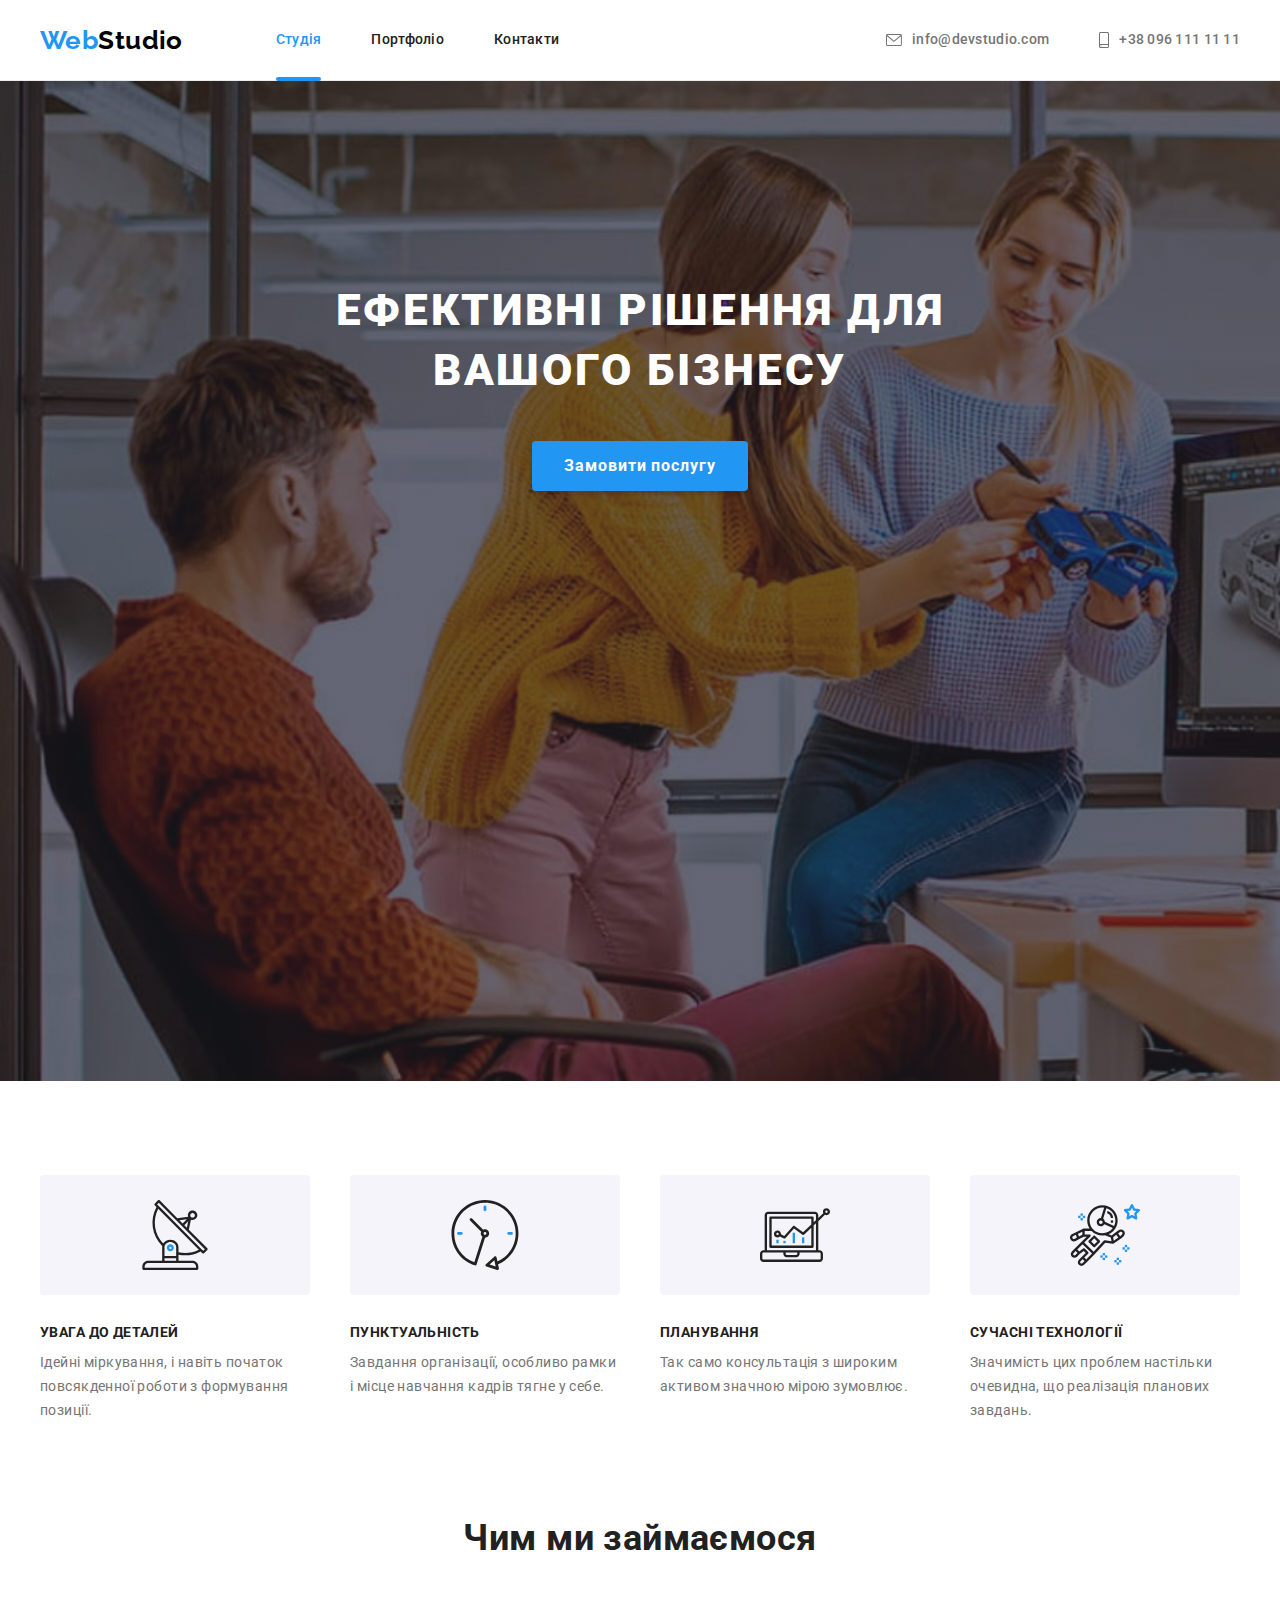
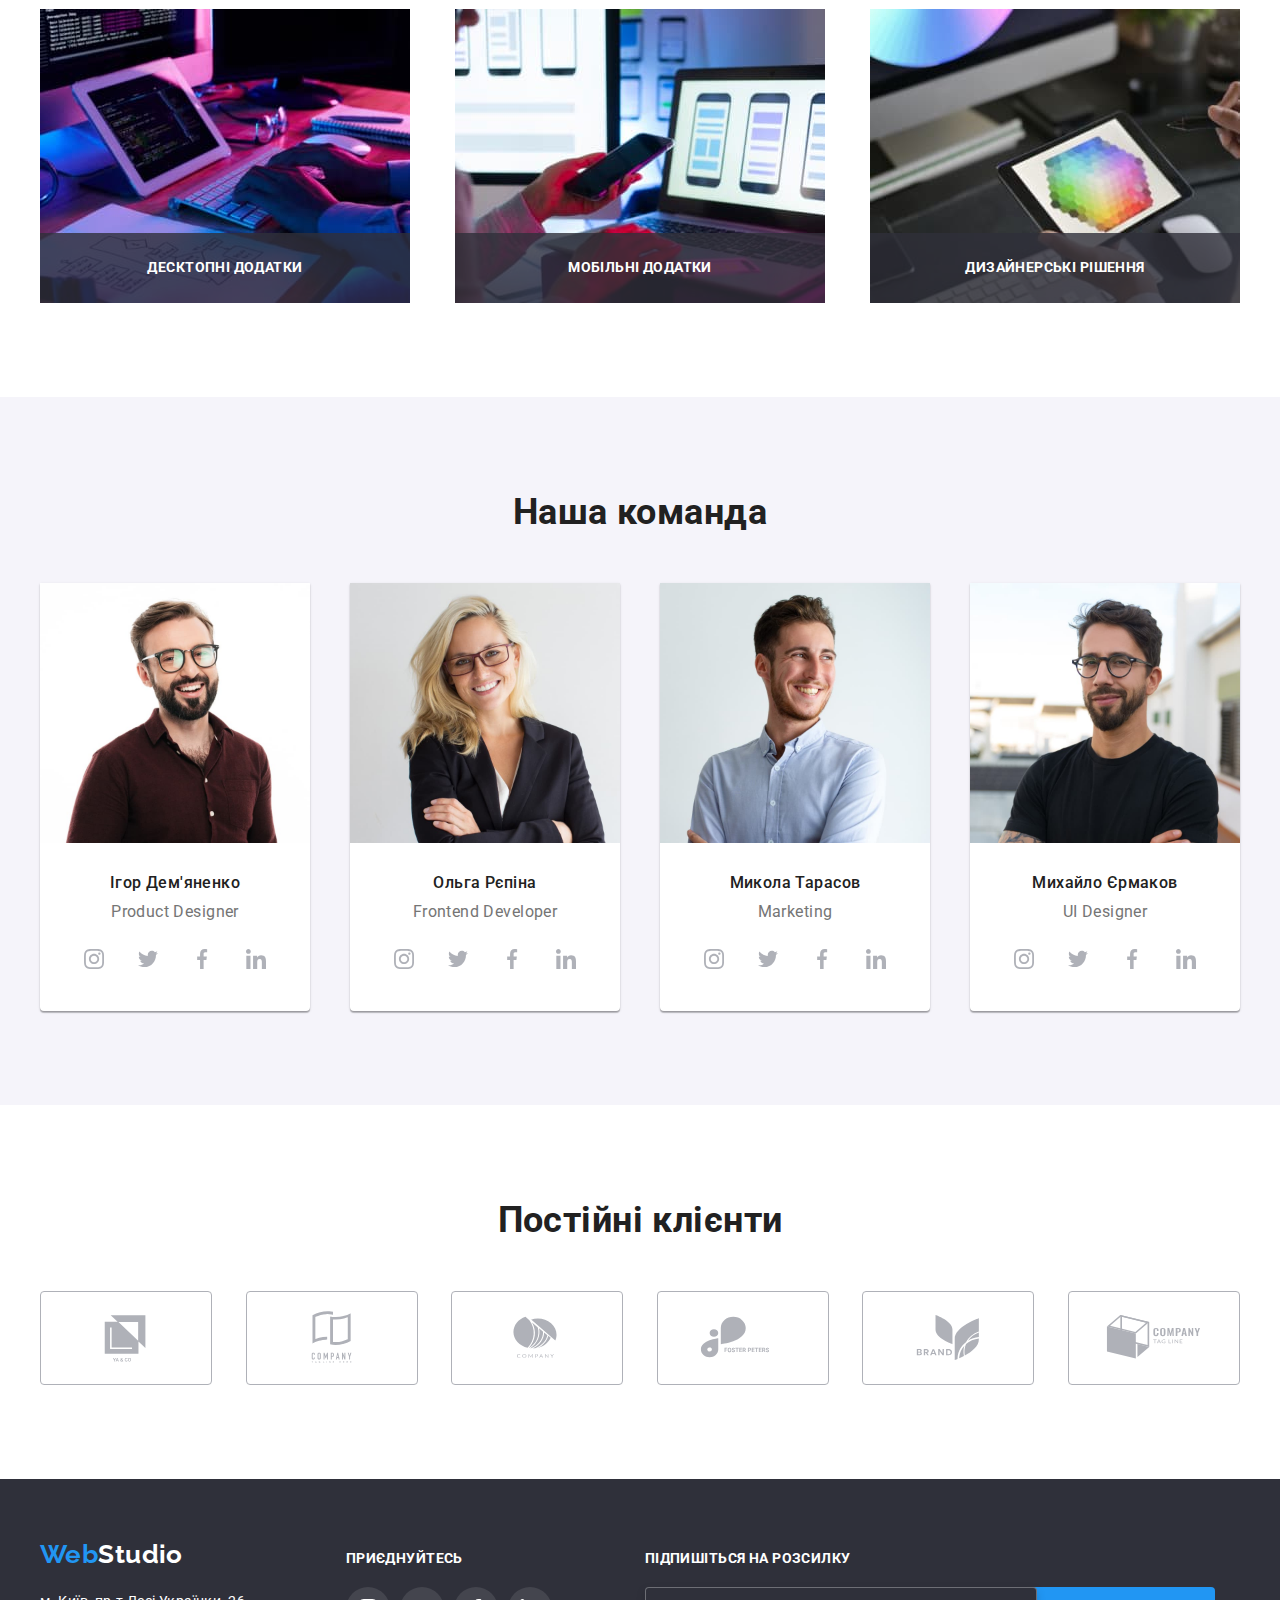
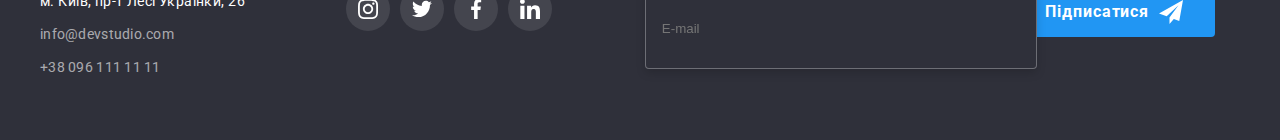
==== commit 6ff6b40c: "add BEM" ====
--- a/index.html
+++ b/index.html
@@ -23,34 +23,36 @@
   </head>
   <body>
     <header class="header">
-      <div class="container navigation">
-        <nav class="main-nav">
+      <div class="container header__navigation">
+        <nav class="navigation">
           <a href="#" lang="en" class="head"
             >Web<span class="black">Studio</span></a
           >
           <ul class="menu">
-            <li class="menu-item">
-              <a class="menu-link current" href="#">Студія</a>
-            </li>
-            <li class="menu-item">
-              <a class="menu-link" href="portfolio.html">Портфоліо</a>
-            </li>
-            <li class="menu-item">
-              <a class="menu-link" href="#">Контакти</a>
+            <li class="menu__item">
+              <a class="menu__link current" href="#">Студія</a>
+            </li>
+            <li class="menu__item">
+              <a class="menu__link" href="portfolio.html">Портфоліо</a>
+            </li>
+            <li class="menu__item">
+              <a class="menu__link" href="#">Контакти</a>
             </li>
           </ul>
         </nav>
         <ul class="contact">
-          <li class="contact-item">
-            <a href="mailto:info@devstudio.com" class="contact-mail header-mail"
-              ><svg class="contact-envelope-icon" width="16" height="12">
+          <li class="contact__item">
+            <a
+              href="mailto:info@devstudio.com"
+              class="contact__mail header__mail"
+              ><svg class="contact__envelope" width="16" height="12">
                 <use href="./images/symbol-defs.svg#icon-envelope"></use></svg
               >info@devstudio.com</a
             >
           </li>
-          <li class="contact-item">
-            <a href="tel:+380961111111" class="contact-tel header-tel"
-              ><svg class="contact-smartphone-icon" width="10" height="16">
+          <li class="contact__item">
+            <a href="tel:+380961111111" class="contact__tel header__tel"
+              ><svg class="contact__smartphone" width="10" height="16">
                 <use href="./images/symbol-defs.svg#icon-smartphone"></use></svg
               >+38 096 111 11 11</a
             >
@@ -61,7 +63,7 @@
     <main>
       <section class="hero">
         <div class="container">
-          <h1 class="main-head">Ефективні рішення для вашого бізнесу</h1>
+          <h1 class="hero__head">Ефективні рішення для вашого бізнесу</h1>
           <button type="button" data-modal-open class="order-buuton">
             Замовити послугу
           </button>
@@ -71,29 +73,29 @@
         <div class="container">
           <h2 class="visually-hiden">Особливості</h2>
           <ul class="benefits">
-            <li class="benefits-item icon-antenna">
-              <h3 class="benefit-head">УВАГА ДО ДЕТАЛЕЙ</h3>
-              <p class="benefits-text">
+            <li class="benefits__item icon-antenna">
+              <h3 class="benefit__head">УВАГА ДО ДЕТАЛЕЙ</h3>
+              <p class="benefits__text">
                 Ідейні міркування, і навіть початок повсякденної роботи з
                 формування позиції.
               </p>
             </li>
-            <li class="benefits-item icon-clock">
-              <h3 class="benefit-head">ПУНКТУАЛЬНІСТЬ</h3>
-              <p class="benefits-text">
+            <li class="benefits__item icon-clock">
+              <h3 class="benefit__head">ПУНКТУАЛЬНІСТЬ</h3>
+              <p class="benefits__text">
                 Завдання організації, особливо рамки і місце навчання кадрів
                 тягне у себе.
               </p>
             </li>
-            <li class="benefits-item icon-diagram">
-              <h3 class="benefit-head">ПЛАНУВАННЯ</h3>
-              <p class="benefits-text">
+            <li class="benefits__item icon-diagram">
+              <h3 class="benefit__head">ПЛАНУВАННЯ</h3>
+              <p class="benefits__text">
                 Так само консультація з широким активом значною мірою зумовлює.
               </p>
             </li>
-            <li class="benefits-item icon-astronaut">
-              <h3 class="benefit-head">СУЧАСНІ ТЕХНОЛОГІЇ</h3>
-              <p class="benefits-text">
+            <li class="benefits__item icon-astronaut">
+              <h3 class="benefit__head">СУЧАСНІ ТЕХНОЛОГІЇ</h3>
+              <p class="benefits__text">
                 Значимість цих проблем настільки очевидна, що реалізація
                 планових завдань.
               </p>
@@ -106,7 +108,7 @@
           <h2 class="second-head">Чим ми займаємося</h2>
           <ul class="our-work">
             <div class="work-wrap">
-              <li class="our-work-img">
+              <li class="our-work__img">
                 <img
                   src="./images/box1.jpg"
                   alt="Допомагаємо створити алгоритм сайту"
@@ -114,10 +116,10 @@
                   height="294"
                 />
               </li>
-              <p class="work-discrip">Десктопні додатки</p>
+              <p class="our-work__discrip">Десктопні додатки</p>
             </div>
             <div class="work-wrap">
-              <li class="our-work-img">
+              <li class="our-work__img">
                 <img
                   src="./images/box2.jpg"
                   alt="Адаптуємо сайт для різних пристроїв"
@@ -125,10 +127,10 @@
                   height="294"
                 />
               </li>
-              <p class="work-discrip">Мобільні додатки</p>
+              <p class="our-work__discrip">Мобільні додатки</p>
             </div>
             <div class="work-wrap">
-              <li class="our-work-img">
+              <li class="our-work__img">
                 <img
                   src="./images/box3.jpg"
                   alt="Використовуємо сучасні дизайнерскі рішення"
@@ -136,7 +138,7 @@
                   height="294"
                 />
               </li>
-              <p class="work-discrip">Дизайнерські рішення</p>
+              <p class="our-work__discrip">Дизайнерські рішення</p>
             </div>
           </ul>
         </div>
@@ -145,7 +147,7 @@
         <div class="container">
           <h2 class="second-head">Наша команда</h2>
           <ul class="team">
-            <li class="team-item">
+            <li class="team__item">
               <img
                 src="./images/desiner.jpg"
                 alt="Фото дизайнера Ігора Дем'яненко"
@@ -153,11 +155,13 @@
                 height="260"
               />
               <div class="team-discription">
-                <h3 class="team-head">Ігор Дем'яненко</h3>
-                <p class="team-position" lang="en">Product Designer</p>
-                <ul class="team-soc-list">
-                  <li class="team-soc-item">
-                    <a href="#" class="team-soc-link">
+                <h3 class="team__discription-head">Ігор Дем'яненко</h3>
+                <p class="team__discription-position" lang="en">
+                  Product Designer
+                </p>
+                <ul class="soc-list">
+                  <li class="soc-list__item">
+                    <a href="#" class="soc-list__link">
                       <svg class="team-soc-icon" width="20" height="20">
                         <use
                           href="./images/symbol-defs.svg#icon-instagram"
@@ -165,24 +169,24 @@
                       </svg>
                     </a>
                   </li>
-                  <li class="team-soc-item">
-                    <a href="#" class="team-soc-link"
+                  <li class="soc-list__item">
+                    <a href="#" class="soc-list__link"
                       ><svg class="team-soc-icon" width="20" height="20">
                         <use
                           href="./images/symbol-defs.svg#icon-twitter"
                         ></use></svg
                     ></a>
                   </li>
-                  <li class="team-soc-item">
-                    <a href="#" class="team-soc-link"
+                  <li class="soc-list__item">
+                    <a href="#" class="soc-list__link"
                       ><svg class="team-soc-icon" width="20" height="20">
                         <use
                           href="./images/symbol-defs.svg#icon-facebook"
                         ></use></svg
                     ></a>
                   </li>
-                  <li class="team-soc-item">
-                    <a href="#" class="team-soc-link"
+                  <li class="soc-list__item">
+                    <a href="#" class="soc-list__link"
                       ><svg class="team-soc-icon" width="20" height="20">
                         <use
                           href="./images/symbol-defs.svg#icon-linkedin"
@@ -192,7 +196,7 @@
                 </ul>
               </div>
             </li>
-            <li class="team-item">
+            <li class="team__item">
               <img
                 src="./images/developer.jpg"
                 alt="Фото розробниці Ольги Рєпіної"
@@ -200,11 +204,13 @@
                 height="260"
               />
               <div class="team-discription">
-                <h3 class="team-head">Ольга Рєпіна</h3>
-                <p class="team-position" lang="en">Frontend Developer</p>
-                <ul class="team-soc-list">
-                  <li class="team-soc-item">
-                    <a href="#" class="team-soc-link">
+                <h3 class="team__discription-head">Ольга Рєпіна</h3>
+                <p class="team__discription-position" lang="en">
+                  Frontend Developer
+                </p>
+                <ul class="soc-list">
+                  <li class="soc-list__item">
+                    <a href="#" class="soc-list__link">
                       <svg class="team-soc-icon" width="20" height="20">
                         <use
                           href="./images/symbol-defs.svg#icon-instagram"
@@ -212,24 +218,24 @@
                       </svg>
                     </a>
                   </li>
-                  <li class="team-soc-item">
-                    <a href="#" class="team-soc-link"
+                  <li class="soc-list__item">
+                    <a href="#" class="soc-list__link"
                       ><svg class="team-soc-icon" width="20" height="20">
                         <use
                           href="./images/symbol-defs.svg#icon-twitter"
                         ></use></svg
                     ></a>
                   </li>
-                  <li class="team-soc-item">
-                    <a href="#" class="team-soc-link"
+                  <li class="soc-list__item">
+                    <a href="#" class="soc-list__link"
                       ><svg class="team-soc-icon" width="20" height="20">
                         <use
                           href="./images/symbol-defs.svg#icon-facebook"
                         ></use></svg
                     ></a>
                   </li>
-                  <li class="team-soc-item">
-                    <a href="#" class="team-soc-link"
+                  <li class="soc-list__item">
+                    <a href="#" class="soc-list__link"
                       ><svg class="team-soc-icon" width="20" height="20">
                         <use
                           href="./images/symbol-defs.svg#icon-linkedin"
@@ -239,7 +245,7 @@
                 </ul>
               </div>
             </li>
-            <li class="team-item">
+            <li class="team__item">
               <img
                 src="./images/marketing.jpg"
                 alt="Фото маркетолога Миколи Тарасова"
@@ -247,11 +253,11 @@
                 height="260"
               />
               <div class="team-discription">
-                <h3 class="team-head">Микола Тарасов</h3>
-                <p class="team-position" lang="en">Marketing</p>
-                <ul class="team-soc-list">
-                  <li class="team-soc-item">
-                    <a href="#" class="team-soc-link">
+                <h3 class="team__discription-head">Микола Тарасов</h3>
+                <p class="team__discription-position" lang="en">Marketing</p>
+                <ul class="soc-list">
+                  <li class="soc-list__item">
+                    <a href="#" class="soc-list__link">
                       <svg class="team-soc-icon" width="20" height="20">
                         <use
                           href="./images/symbol-defs.svg#icon-instagram"
@@ -259,24 +265,24 @@
                       </svg>
                     </a>
                   </li>
-                  <li class="team-soc-item">
-                    <a href="#" class="team-soc-link"
+                  <li class="soc-list__item">
+                    <a href="#" class="soc-list__link"
                       ><svg class="team-soc-icon" width="20" height="20">
                         <use
                           href="./images/symbol-defs.svg#icon-twitter"
                         ></use></svg
                     ></a>
                   </li>
-                  <li class="team-soc-item">
-                    <a href="#" class="team-soc-link"
+                  <li class="soc-list__item">
+                    <a href="#" class="soc-list__link"
                       ><svg class="team-soc-icon" width="20" height="20">
                         <use
                           href="./images/symbol-defs.svg#icon-facebook"
                         ></use></svg
                     ></a>
                   </li>
-                  <li class="team-soc-item">
-                    <a href="#" class="team-soc-link"
+                  <li class="soc-list__item">
+                    <a href="#" class="soc-list__link"
                       ><svg class="team-soc-icon" width="20" height="20">
                         <use
                           href="./images/symbol-defs.svg#icon-linkedin"
@@ -286,7 +292,7 @@
                 </ul>
               </div>
             </li>
-            <li class="team-item">
+            <li class="team__item">
               <img
                 src="./images/uidesiner.jpg"
                 alt="Фото дизайнера інтерфейсу Михайла Єрмакова"
@@ -294,11 +300,11 @@
                 height="260"
               />
               <div class="team-discription">
-                <h3 class="team-head">Михайло Єрмаков</h3>
-                <p class="team-position" lang="en">UI Designer</p>
-                <ul class="team-soc-list">
-                  <li class="team-soc-item">
-                    <a href="#" class="team-soc-link">
+                <h3 class="team__discription-head">Михайло Єрмаков</h3>
+                <p class="team__discription-position" lang="en">UI Designer</p>
+                <ul class="soc-list">
+                  <li class="soc-list__item">
+                    <a href="#" class="soc-list__link">
                       <svg class="team-soc-icon" width="20" height="20">
                         <use
                           href="./images/symbol-defs.svg#icon-instagram"
@@ -306,24 +312,24 @@
                       </svg>
                     </a>
                   </li>
-                  <li class="team-soc-item">
-                    <a href="#" class="team-soc-link"
+                  <li class="soc-list__item">
+                    <a href="#" class="soc-list__link"
                       ><svg class="team-soc-icon" width="20" height="20">
                         <use
                           href="./images/symbol-defs.svg#icon-twitter"
                         ></use></svg
                     ></a>
                   </li>
-                  <li class="team-soc-item">
-                    <a href="#" class="team-soc-link"
+                  <li class="soc-list__item">
+                    <a href="#" class="soc-list__link"
                       ><svg class="team-soc-icon" width="20" height="20">
                         <use
                           href="./images/symbol-defs.svg#icon-facebook"
                         ></use></svg
                     ></a>
                   </li>
-                  <li class="team-soc-item">
-                    <a href="#" class="team-soc-link"
+                  <li class="soc-list__item">
+                    <a href="#" class="soc-list__link"
                       ><svg class="team-soc-icon" width="20" height="20">
                         <use
                           href="./images/symbol-defs.svg#icon-linkedin"
@@ -340,40 +346,40 @@
         <div class="container">
           <h2 class="second-head">Постійні клієнти</h2>
           <ul class="clients">
-            <li class="clients-item">
-              <a href="" class="clients-link">
-                <svg class="clients-icon" width="106" height="60">
+            <li class="clients__item">
+              <a href="" class="clients__link">
+                <svg class="clients__icon" width="106" height="60">
                   <use href="./images/symbol-defs.svg#icon-Logo1"></use>
                 </svg>
               </a>
             </li>
-            <li class="clients-item">
-              <a href="" class="clients-link"
-                ><svg class="clients-icon" width="106" height="60">
+            <li class="clients__item">
+              <a href="" class="clients__link"
+                ><svg class="clients__icon" width="106" height="60">
                   <use href="./images/symbol-defs.svg#icon-Logo2"></use></svg
               ></a>
             </li>
-            <li class="clients-item">
-              <a href="" class="clients-link"
-                ><svg class="clients-icon" width="106" height="60">
+            <li class="clients__item">
+              <a href="" class="clients__link"
+                ><svg class="clients__icon" width="106" height="60">
                   <use href="./images/symbol-defs.svg#icon-Logo3"></use></svg
               ></a>
             </li>
-            <li class="clients-item">
-              <a href="" class="clients-link"
-                ><svg class="clients-icon" width="106" height="60">
+            <li class="clients__item">
+              <a href="" class="clients__link"
+                ><svg class="clients__icon" width="106" height="60">
                   <use href="./images/symbol-defs.svg#icon-Logo4"></use></svg
               ></a>
             </li>
-            <li class="clients-item">
-              <a href="" class="clients-link"
-                ><svg class="clients-icon" width="106" height="60">
+            <li class="clients__item">
+              <a href="" class="clients__link"
+                ><svg class="clients__icon" width="106" height="60">
                   <use href="./images/symbol-defs.svg#icon-Logo5"></use></svg
               ></a>
             </li>
-            <li class="clients-item">
-              <a href="" class="clients-link"
-                ><svg class="clients-icon" width="106" height="60">
+            <li class="clients__item">
+              <a href="" class="clients__link"
+                ><svg class="clients__icon" width="106" height="60">
                   <use href="./images/symbol-defs.svg#icon-Logo6"></use></svg
               ></a>
             </li>
@@ -389,7 +395,7 @@
           >
           <address class="address">
             <ul class="contact white">
-              <li class="contact-item">
+              <li class="contact__item">
                 <a
                   href="https://goo.gl/maps/3M9KfxRMza1noYhj8"
                   target="_blank"
@@ -398,15 +404,15 @@
                 >
               </li>
 
-              <li class="contact-item">
+              <li class="contact__item">
                 <a
                   href="mailto:info@devstudio.com"
-                  class="contact-mail footer-mail"
+                  class="contact__mail footer-mail"
                   >info@devstudio.com</a
                 >
               </li>
-              <li class="contact-item">
-                <a href="tel:+380961111111" class="contact-tel footer-tel"
+              <li class="contact__item">
+                <a href="tel:+380961111111" class="contact__tel footer-tel"
                   >+38 096 111 11 11</a
                 >
               </li>
--- a/css/style.css
+++ b/css/style.css
@@ -1,486 +1 @@
-/* ------------- Footer -------------------- */
-.footer {
-  background-color: var(--bg-color);
-  padding: 60px 0;
-}
-
-.footer-content {
-  display: flex;
-  align-items: baseline;
-}
-
-.footer-mail,
-.footer-tel {
-  color: rgba(255, 255, 255, 0.6);
-  font-weight: 400;
-}
-.footer .head {
-  display: block;
-  margin-bottom: 20px;
-}
-
-.address .contact-item {
-  margin-bottom: 9px;
-}
-
-.address .contact-item:last-child {
-  margin-bottom: 0;
-}
-
-.footer-connect {
-  margin-left: 70px;
-}
-
-.footer-connect-head {
-  font-weight: 700;
-  font-size: 14px;
-  line-height: 1.14;
-  letter-spacing: 0.03em;
-  text-transform: uppercase;
-  color: var(--color-white);
-  margin-bottom: 20px;
-}
-
-.footer-soc-list {
-  display: flex;
-  justify-content: center;
-  gap: 10px;
-  margin-top: 16px;
-}
-
-.footer-soc-link {
-  width: 44px;
-  height: 44px;
-  border-radius: 50%;
-  background: rgba(255, 255, 255, 0.1);
-  display: flex;
-  align-items: center;
-  justify-content: center;
-  fill: var(--color-white);
-  transition: var(--bg-animation);
-}
-
-.footer-soc-link:hover,
-.footer-soc-link:focus {
-  background-color: var(--color-acent);
-}
-
-.href {
-  color: var(--color-white);
-  text-decoration: none;
-  transition: var(--color-animation);
-}
-
-.address {
-  line-height: 1.71;
-  font-style: normal;
-}
-
-/* розсилка */
-.footer-mail-box {
-  margin-left: 93px;
-}
-
-.footer-mail-title {
-  font-family: "Roboto" sans-serif;
-  font-weight: 700;
-  font-size: 14px;
-  line-height: 1.14;
-  letter-spacing: 0.03em;
-  text-transform: uppercase;
-  margin-bottom: 20px;
-  color: var(--color-white);
-}
-
-.footer-mailing {
-  display: flex;
-}
-
-.form-footer-mailing {
-  width: 358px;
-  height: 50px;
-}
-
-.form-footer-mailing input {
-  width: 358px;
-  height: 50px;
-  margin: 0;
-  padding: 15px 16px;
-  background-color: var(--bg-color);
-  border: 1px solid rgba(255, 255, 255, 0.3);
-  filter: drop-shadow(0px 4px 4px rgba(0, 0, 0, 0.15));
-  border-radius: 4px;
-  transition: var(--border-animation);
-}
-
-.mailing-input:hover,
-.mailing-input:focus {
-  color: #ffffff;
-  border-color: var(--color-acent);
-  outline: none;
-  transition: var(--border-animation);
-}
-
-.footter-mailing-btn {
-  font-family: "Roboto";
-  font-weight: 700;
-  font-size: 16px;
-  line-height: 1.88;
-  padding: 10px 28px;
-  gap: 10px;
-  margin-left: 12px;
-  width: 200px;
-  height: 50px;
-  display: flex;
-  align-items: center;
-  text-align: center;
-  letter-spacing: 0.06em;
-  color: var(--color-white);
-  background: var(--color-acent);
-  border-radius: 4px;
-  border-color: transparent;
-  cursor: pointer;
-  transition: var(--box-shadow-animation);
-}
-
-.footter-mailing-btn:hover,
-.footter-mailing-btn:focus {
-  background-color: var(--btn-hover);
-  box-shadow: 0px 4px 4px rgba(0, 0, 0, 0.15);
-  transition: var(--box-shadow-animation), var(--bg-animation);
-}
-
-/* ------------------section-portfolio --------------------*/
-.section-portfolio {
-  padding: 94px 0;
-}
-
-.nav-btn {
-  display: flex;
-  justify-content: center;
-  margin-bottom: 50px;
-}
-
-.li-btn + .li-btn {
-  margin-left: 8px;
-}
-
-.item-btn {
-  font-weight: 500;
-  font-size: 16px;
-  line-height: 1.62;
-  font-family: inherit;
-  letter-spacing: 0.03em;
-  color: var(--main-color-font);
-  background-color: var(--btn-main-color);
-  border: none;
-  cursor: pointer;
-  padding: 6px 22px;
-  border-radius: 4px;
-  transition: var(--bg-animation), var(--color-animation),
-    var(--box-shadow-animation);
-}
-
-.item-btn-active,
-.item-btn:hover,
-.item-btn:focus {
-  color: var(--color-white);
-  background-color: var(--color-acent);
-  box-shadow: 0px 3px 1px rgba(0, 0, 0, 0.1), 0px 1px 2px rgba(0, 0, 0, 0.08),
-    0px 2px 2px rgba(0, 0, 0, 0.12);
-}
-
-.portfolio {
-  display: flex;
-  flex-wrap: wrap;
-  gap: 30px;
-}
-
-.portfolio-item {
-  flex-basis: calc((100% - 60px) / 3);
-  transition: var(--box-shadow-animation);
-}
-
-.portfolio-item a {
-  text-decoration: none;
-}
-
-.portfolio-link {
-  display: block;
-}
-
-.portfolio-item:hover,
-.portfolio-item:focus {
-  box-shadow: 0px 1px 1px rgba(0, 0, 0, 0.12), 0px 4px 4px rgba(0, 0, 0, 0.06),
-    1px 4px 6px rgba(0, 0, 0, 0.16);
-}
-.portfolio-img-wrap {
-  position: relative;
-  overflow: hidden;
-}
-.up-text {
-  position: absolute;
-  top: 0;
-  left: 0;
-  color: var(--color-white);
-  font-size: 18px;
-  line-height: 1.56;
-  letter-spacing: 0.03em;
-  padding: 63px 24px;
-  background-color: rgba(33, 150, 243, 0.9);
-  transform: translateY(101%);
-  transition: transform 250ms cubic-bezier(0.4, 0, 0.2, 1);
-}
-
-.portfolio-link:hover .up-text,
-.portfolio-link:focus .up-text {
-  transform: translateY(0);
-}
-
-.portfolio-discription {
-  border: 1px solid #eeeeee;
-  padding: 20px 24px;
-  border-top: none;
-}
-
-.portfolio-head {
-  margin-bottom: 4px;
-  font-weight: 700;
-  font-size: 18px;
-  line-height: 1.71;
-  letter-spacing: 0.06em;
-  color: var(--color-black);
-}
-
-.portfolio-text {
-  font-size: 16px;
-  line-height: 1.6;
-  color: var(--secondary-color);
-}
-
-.backdrop {
-  position: fixed;
-  top: 0;
-  width: 100%;
-  height: 100%;
-  background-color: rgba(0, 0, 0, 0.2);
-  transition: opacity 250ms cubic-bezier(0.4, 0, 0.2, 1),
-    visibility 250ms cubic-bezier(0.4, 0, 0.2, 1);
-}
-
-.modal {
-  width: 528px;
-  min-height: 581px;
-  background-color: var(--color-white);
-  position: absolute;
-  top: 50%;
-  left: 50%;
-  transform: translate(-50%, -50%) scale(1);
-  transition: transform 250ms cubic-bezier(0.4, 0, 0.2, 1);
-}
-
-.backdrop.is-hidden .modal {
-  transform: translate(-60%, -60%) scale(0);
-}
-
-.modal-btn {
-  width: 30px;
-  height: 30px;
-  border: 1px solid rgba(0, 0, 0, 0.1);
-  border-radius: 50%;
-  background-color: transparent;
-  position: absolute;
-  right: 8px;
-  top: 8px;
-  display: flex;
-  align-items: center;
-  justify-content: center;
-}
-.modal-close-icon {
-  width: 30px;
-  height: 30px;
-}
-
-.modal-close-icon:hover,
-.modal-close-icon:focus {
-  fill: var(--btn-hover);
-  transition: var(--fill-animation);
-}
-
-.is-hidden {
-  opacity: 0;
-  visibility: hidden;
-  pointer-events: none;
-}
-
 /* форма */
-
-.modal-group {
-  display: block;
-  width: 528px;
-  height: 581px;
-}
-
-.modal-form-title {
-  display: block;
-  margin-bottom: 12px;
-  padding: 40px 40px 0px;
-  font-weight: 700;
-  font-size: 20px;
-  line-height: 1.15;
-  align-items: center;
-  letter-spacing: 0.03em;
-  text-align: center;
-  color: var(--main-color-font);
-}
-
-.modal-group-form {
-  margin-bottom: 20px;
-  padding: 0 39px 0 41px;
-}
-
-.form-field {
-  position: relative;
-  margin-bottom: 10px;
-  display: flex;
-  flex-direction: column;
-}
-
-.form-field label {
-  font-weight: 400;
-  font-size: 12px;
-  line-height: 1.17;
-  letter-spacing: 0.01em;
-  color: var(--secondary-color);
-}
-
-.form-field input {
-  width: 448px;
-  height: 40px;
-  padding: 12px 42px;
-  border: 1px solid rgba(33, 33, 33, 0.2);
-  border-radius: 4px;
-}
-
-.form-label {
-  margin-bottom: 4px;
-}
-
-.form-input {
-  border-radius: 4px;
-  border: 1px solid rgba(33, 33, 33, 0.2);
-  cursor: pointer;
-  transition: var(--border-animation);
-}
-
-.form-input:hover,
-.form-input:focus {
-  border: 1px solid var(--color-acent);
-  outline: none;
-  transition: var(--border-animation);
-}
-
-.form-input:hover ~ .form-icon,
-.form-input:focus ~ .form-icon {
-  fill: var(--color-acent);
-  transition: var(--fill-animation);
-}
-
-.form-icon {
-  position: absolute;
-  left: 12px;
-  bottom: 11px;
-  fill: var(--main-color-font);
-  transition: var(--fill-animation);
-}
-
-.form-comment {
-  width: 448px;
-  height: 120px;
-  resize: none;
-  padding: 12px 16px;
-  border: 1px solid rgba(33, 33, 33, 0.2);
-  border-radius: 4px;
-  transition: var(--border-animation);
-}
-
-.form-comment:hover,
-.form-comment:focus {
-  border: 1px solid var(--color-acent);
-  outline: none;
-  transition: var(--border-animation);
-}
-
-.modal-form-checkbox {
-  position: relative;
-  margin-bottom: 30px;
-}
-
-.checkbox-label {
-  cursor: pointer;
-  display: flex;
-  justify-content: center;
-  align-items: center;
-}
-
-.checkbox-input {
-  -webkit-appearance: none;
-  -moz-appearance: none;
-  appearance: none;
-}
-
-.checkbox-input:checked + .checkbox-icon {
-  border-color: var(--color-acent);
-  background-color: var(--color-acent);
-  background-image: url(../images/check.svg);
-  background-size: contain;
-  background-origin: border-box;
-  transition: var(--bg-animation);
-}
-
-.modal-form-text {
-  margin-right: 10px;
-}
-
-.modal-form-link {
-  color: var(--color-acent);
-}
-
-.checkbox-icon {
-  display: inline-block;
-  width: 16px;
-  height: 15px;
-  border: 2px solid var(--main-color-font);
-  border-radius: 4px;
-  margin-right: 7px;
-  transition: var(--bg-animation);
-}
-
-.modal-form-btn {
-  font-family: "Roboto" sans-serif;
-  font-weight: 700;
-  font-size: 16px;
-  line-height: 1.88;
-  margin-left: auto;
-  margin-right: auto;
-  padding: 10px 52px;
-  width: 200px;
-  height: 50px;
-  display: flex;
-  align-items: center;
-  text-align: center;
-  letter-spacing: 0.06em;
-  color: var(--color-white);
-  background-color: var(--color-acent);
-  border-radius: 4px;
-  border-color: transparent;
-  cursor: pointer;
-  transition: var(--box-shadow-animation);
-}
-
-.modal-form-btn:hover,
-.modal-form-btn:focus {
-  background-color: var(--btn-hover);
-  box-shadow: 0px 4px 4px rgba(0, 0, 0, 0.15);
-  transition: var(--box-shadow-animation), var(--bg-animation);
-}
--- a/css/main.min.css
+++ b/css/main.min.css
@@ -1 +1,818 @@
-:root{--main-color-font: #212121;--color-acent: #2196f3;--secondary-color: #757575;--bg-color: #2f303a;--color-white: #fff;--color-black: #000;--btn-hover: #188ce8;--btn-main-color: #f5f4fa;--bg-section: #f5f4fa;--icon-color: #afb1b8;--color-animation: color 250ms cubic-bezier(0.4, 0, 0.2, 1);--fill-animation: fill 250ms cubic-bezier(0.4, 0, 0.2, 1);--bg-animation: background-color 250ms cubic-bezier(0.4, 0, 0.2, 1);--border-animation: border-color 250ms cubic-bezier(0.4, 0, 0.2, 1);--box-shadow-animation: box-shadow 250ms cubic-bezier(0.4, 0, 0.2, 1)}p,h1,h2,h3,h4,h5,h6,div{margin:0}ul,ol{margin:0;padding-left:0;list-style:none}button{cursor:pointer}img{display:block;width:100%;height:auto}body{font-family:"Roboto",sans-serif;color:var(--main-color-font);letter-spacing:.03em;font-size:14px;background-color:var(--color-white);margin:0}.list{list-style:none}.link{text-decoration:none}.black{color:var(--color-black)}.white{color:var(--color-white)}.visually-hiden{position:absolute;white-space:nowrap;width:1px;height:1px;overflow:hidden;border:0;padding:0;clip:rect(0 0 0 0);-webkit-clip-path:inset(50%);clip-path:inset(50%);margin:-1px}.container{width:1200px;padding:0 15px;margin:0 auto}.header{border-bottom:1px solid #ececec}.head{font-family:"Raleway",sans-serif;font-weight:700;font-size:26px;line-height:1.19;color:var(--color-acent);text-decoration:none;margin-right:93px}.menu{display:flex}.menu-item+.menu-item{margin-left:50px}.header .contact-item+.contact-item{margin-left:50px}.menu-item{font-weight:500;line-height:1.14;letter-spacing:.02em;position:relative;padding:32px 0}.menu-link{text-decoration:none;color:var(--main-color-font);transition:var(--color-animation)}.current{color:var(--color-acent)}.current::after{content:"";position:absolute;bottom:-1px;left:0;width:100%;height:4px;border-radius:2px;background-color:var(--color-acent)}.header .contact{display:flex;align-items:center}.contact-mail,.contact-tel{text-decoration:none;font-weight:500;line-height:1.14;letter-spacing:.02em;color:var(--secondary-color);fill:var(--secondary-color);transition:var(--color-animation),var(--fill-animation)}.contact-envelope-icon,.contact-smartphone-icon{margin-right:10px}.menu-link:hover,.menu-link:focus,.contact-mail:hover,.contact-mail:focus,.contact-tel:hover,.contact-tel:focus,.href:hover,.href:focus{color:var(--color-acent);fill:var(--color-acent)}.main-nav{display:flex;align-items:center}.navigation{display:flex;align-items:center}.navigation .contact{margin-left:auto}.header-mail,.header-tel{display:flex;align-items:center}.hero{height:600px;max-width:1600px;margin:0 auto;background:var(--bg-color);padding:200px 0;background-image:linear-gradient(to right, rgba(47, 48, 58, 0.4), rgba(47, 48, 58, 0.4)),url(../images/bgimage.jpg);background-repeat:no-repeat;background-size:cover}.main-head{font-weight:900;font-size:44px;line-height:1.36;letter-spacing:.06em;color:var(--color-white);text-transform:uppercase;max-width:696px;margin:0 auto;margin-bottom:40px;text-align:center}.order-buuton{font-weight:700;font-size:16px;font-family:inherit;line-height:1.88;letter-spacing:.06em;color:var(--color-white);background:var(--color-acent);border:none;cursor:pointer;box-shadow:0px 4px 4px rgba(0,0,0,.15);border-radius:4px;display:block;padding:10px 32px;margin:0 auto;transition:var(--bg-animation)}.order-buuton:hover,.order-buuton:focus{background-color:var(--btn-hover)}.benefits-section{padding:94px 0}.benefit-head{font-weight:700;font-size:14px;line-height:1.14;text-transform:uppercase;margin-top:30px;margin-bottom:10px}.benefits{display:flex;justify-content:space-between}.benefits-item{width:270px}.benefits-item::before{display:block;content:"";height:120px;background-size:70px;background-repeat:no-repeat;background-position:center;background-color:var(--bg-section);border-radius:4px}.icon-antenna::before{background-image:url(../images/antenna.svg)}.icon-clock::before{background-image:url(../images/clock.svg)}.icon-diagram::before{background-image:url(../images/diagram.svg)}.icon-astronaut::before{background-image:url(../images/astronaut.svg)}.benefits-text{line-height:1.71;color:var(--secondary-color)}.second-head{font-weight:700;font-size:36px;line-height:1.17;text-align:center;margin-bottom:50px}.our-work{display:flex;justify-content:space-between;margin-bottom:94px}.work-wrap{position:relative}.work-discrip{position:absolute;bottom:0;left:0;width:100%;font-weight:700;font-size:14px;line-height:1.14;text-align:center;letter-spacing:.03em;text-transform:uppercase;color:var(--color-white);padding:27px 0;background:rgba(47,48,58,.8)}.benefits-section{padding:94px 0}.benefit-head{font-weight:700;font-size:14px;line-height:1.14;text-transform:uppercase;margin-top:30px;margin-bottom:10px}.benefits{display:flex;justify-content:space-between}.benefits-item{width:270px}.benefits-item::before{display:block;content:"";height:120px;background-size:70px;background-repeat:no-repeat;background-position:center;background-color:var(--bg-section);border-radius:4px}.icon-antenna::before{background-image:url(../images/antenna.svg)}.icon-clock::before{background-image:url(../images/clock.svg)}.icon-diagram::before{background-image:url(../images/diagram.svg)}.icon-astronaut::before{background-image:url(../images/astronaut.svg)}.benefits-text{line-height:1.71;color:var(--secondary-color)}.team-head{font-weight:500;font-size:16px;line-height:1.19}.our-team{padding:94px 0}.our-team{background-color:var(--bg-section)}.team{display:flex;justify-content:space-between}.team-item{width:270px;text-align:center;background-color:var(--color-white);box-shadow:0px 1px 3px rgba(0,0,0,.12),0px 1px 1px rgba(0,0,0,.14),0px 2px 1px rgba(0,0,0,.2);border-radius:0px 0px 4px 4px}.team-discription{padding:30px 0}.team-head{margin-bottom:10px}.team-position{font-size:16px;line-height:1.19;color:var(--secondary-color)}.team-soc-list{display:flex;justify-content:center;gap:10px;margin-top:16px}.team-soc-link{width:44px;height:44px;border-radius:50%;display:flex;align-items:center;justify-content:center;fill:var(--icon-color);transition:var(--bg-animation),var(--fill-animation)}.team-soc-link:hover,.team-soc-link:focus{background-color:var(--color-acent);fill:var(--color-white)}.clients-section{padding:94px 0}.clients{display:flex;justify-content:space-between}.clients-item{gap:30px}.clients-link{width:170px;height:92px;display:flex;align-items:center;justify-content:center;border:1px solid var(--icon-color);border-radius:4px;fill:var(--icon-color);transition:var(--fill-animation),var(--border-animation)}.clients-link:hover,.clients-link:focus{border:1px solid var(--color-acent);fill:var(--color-acent)}/*# sourceMappingURL=main.min.css.map */+:root {
+  --main-color-font: #212121;
+  --color-acent: #2196f3;
+  --secondary-color: #757575;
+  --bg-color: #2f303a;
+  --color-white: #fff;
+  --color-black: #000;
+  --btn-hover: #188ce8;
+  --btn-main-color: #f5f4fa;
+  --bg-section: #f5f4fa;
+  --icon-color: #afb1b8;
+  --color-animation: color 250ms cubic-bezier(0.4, 0, 0.2, 1);
+  --fill-animation: fill 250ms cubic-bezier(0.4, 0, 0.2, 1);
+  --bg-animation: background-color 250ms cubic-bezier(0.4, 0, 0.2, 1);
+  --border-animation: border-color 250ms cubic-bezier(0.4, 0, 0.2, 1);
+  --box-shadow-animation: box-shadow 250ms cubic-bezier(0.4, 0, 0.2, 1);
+}
+p,
+h1,
+h2,
+h3,
+h4,
+h5,
+h6,
+div {
+  margin: 0;
+}
+ul,
+ol {
+  margin: 0;
+  padding-left: 0;
+  list-style: none;
+}
+button {
+  cursor: pointer;
+}
+img {
+  display: block;
+  width: 100%;
+  height: auto;
+}
+body {
+  font-family: "Roboto", sans-serif;
+  color: var(--main-color-font);
+  letter-spacing: 0.03em;
+  font-size: 14px;
+  background-color: var(--color-white);
+  margin: 0;
+}
+.list {
+  list-style: none;
+}
+.link {
+  text-decoration: none;
+}
+.black {
+  color: var(--color-black);
+}
+.white {
+  color: var(--color-white);
+}
+.visually-hiden {
+  position: absolute;
+  white-space: nowrap;
+  width: 1px;
+  height: 1px;
+  overflow: hidden;
+  border: 0;
+  padding: 0;
+  clip: rect(0 0 0 0);
+  -webkit-clip-path: inset(50%);
+  clip-path: inset(50%);
+  margin: -1px;
+}
+.container {
+  width: 1200px;
+  padding: 0 15px;
+  margin: 0 auto;
+}
+.backdrop {
+  position: fixed;
+  top: 0;
+  width: 100%;
+  height: 100%;
+  background-color: rgba(0, 0, 0, 0.2);
+  transition: opacity 250ms cubic-bezier(0.4, 0, 0.2, 1),
+    visibility 250ms cubic-bezier(0.4, 0, 0.2, 1);
+}
+.modal {
+  width: 528px;
+  min-height: 581px;
+  background-color: var(--color-white);
+  position: absolute;
+  top: 50%;
+  left: 50%;
+  transform: translate(-50%, -50%) scale(1);
+  transition: transform 250ms cubic-bezier(0.4, 0, 0.2, 1);
+}
+.backdrop.is-hidden .modal {
+  transform: translate(-60%, -60%) scale(0);
+}
+.modal-btn {
+  width: 30px;
+  height: 30px;
+  border: 1px solid rgba(0, 0, 0, 0.1);
+  border-radius: 50%;
+  background-color: rgba(0, 0, 0, 0);
+  position: absolute;
+  right: 8px;
+  top: 8px;
+  display: flex;
+  align-items: center;
+  justify-content: center;
+}
+.modal-close-icon {
+  width: 30px;
+  height: 30px;
+}
+.modal-close-icon:hover,
+.modal-close-icon:focus {
+  fill: var(--btn-hover);
+  transition: var(--fill-animation);
+}
+.is-hidden {
+  opacity: 0;
+  visibility: hidden;
+  pointer-events: none;
+}
+.modal-group {
+  display: block;
+  width: 528px;
+  height: 581px;
+}
+.modal-form-title {
+  display: block;
+  margin-bottom: 12px;
+  padding: 40px 40px 0px;
+  font-weight: 700;
+  font-size: 20px;
+  line-height: 1.15;
+  align-items: center;
+  letter-spacing: 0.03em;
+  text-align: center;
+  color: var(--main-color-font);
+}
+.modal-group-form {
+  margin-bottom: 20px;
+  padding: 0 39px 0 41px;
+}
+.form-field {
+  position: relative;
+  margin-bottom: 10px;
+  display: flex;
+  flex-direction: column;
+}
+.form-field label {
+  font-weight: 400;
+  font-size: 12px;
+  line-height: 1.17;
+  letter-spacing: 0.01em;
+  color: var(--secondary-color);
+}
+.form-field input {
+  width: 448px;
+  height: 40px;
+  padding: 12px 42px;
+  border: 1px solid rgba(33, 33, 33, 0.2);
+  border-radius: 4px;
+}
+.form-label {
+  margin-bottom: 4px;
+}
+.form-input {
+  border-radius: 4px;
+  border: 1px solid rgba(33, 33, 33, 0.2);
+  cursor: pointer;
+  transition: var(--border-animation);
+}
+.form-input:hover,
+.form-input:focus {
+  border: 1px solid var(--color-acent);
+  outline: none;
+  transition: var(--border-animation);
+}
+.form-icon {
+  position: absolute;
+  left: 12px;
+  bottom: 11px;
+  fill: var(--main-color-font);
+  transition: var(--fill-animation);
+}
+.form-input:hover ~ .form-icon,
+.form-input:focus ~ .form-icon {
+  fill: var(--color-acent);
+  transition: var(--fill-animation);
+}
+.form-comment {
+  width: 448px;
+  height: 120px;
+  resize: none;
+  padding: 12px 16px;
+  border: 1px solid rgba(33, 33, 33, 0.2);
+  border-radius: 4px;
+  transition: var(--border-animation);
+}
+.form-comment:hover,
+.form-comment:focus {
+  border: 1px solid var(--color-acent);
+  outline: none;
+  transition: var(--border-animation);
+}
+.modal-form-checkbox {
+  position: relative;
+  margin-bottom: 30px;
+}
+.checkbox-label {
+  cursor: pointer;
+  display: flex;
+  justify-content: center;
+  align-items: center;
+}
+.checkbox-input {
+  -webkit-appearance: none;
+  -moz-appearance: none;
+  appearance: none;
+}
+.modal-form-text {
+  margin-right: 10px;
+}
+.modal-form-link {
+  color: var(--color-acent);
+}
+.checkbox-icon {
+  display: inline-block;
+  width: 16px;
+  height: 15px;
+  border: 2px solid var(--main-color-font);
+  border-radius: 4px;
+  margin-right: 7px;
+  transition: var(--bg-animation);
+}
+.checkbox-input:checked + .checkbox-icon {
+  border-color: var(--color-acent);
+  background-color: var(--color-acent);
+  background-image: url(../images/check.svg);
+  background-size: contain;
+  background-origin: border-box;
+  transition: var(--bg-animation);
+}
+.modal-form-btn {
+  font-family: "Roboto" sans-serif;
+  font-weight: 700;
+  font-size: 16px;
+  line-height: 1.88;
+  margin-left: auto;
+  margin-right: auto;
+  padding: 10px 52px;
+  width: 200px;
+  height: 50px;
+  display: flex;
+  align-items: center;
+  text-align: center;
+  letter-spacing: 0.06em;
+  color: var(--color-white);
+  background-color: var(--color-acent);
+  border-radius: 4px;
+  border-color: rgba(0, 0, 0, 0);
+  cursor: pointer;
+  transition: var(--box-shadow-animation);
+}
+.modal-form-btn:hover,
+.modal-form-btn:focus {
+  background-color: var(--btn-hover);
+  box-shadow: 0px 4px 4px rgba(0, 0, 0, 0.15);
+  transition: var(--box-shadow-animation), var(--bg-animation);
+}
+.header {
+  border-bottom: 1px solid #ececec;
+}
+.head {
+  font-family: "Raleway", sans-serif;
+  font-weight: 700;
+  font-size: 26px;
+  line-height: 1.19;
+  color: var(--color-acent);
+  text-decoration: none;
+  margin-right: 93px;
+}
+.menu {
+  display: flex;
+}
+.menu__item + .menu__item {
+  margin-left: 50px;
+}
+.header .contact__item + .contact__item {
+  margin-left: 50px;
+}
+.menu__item {
+  font-weight: 500;
+  line-height: 1.14;
+  letter-spacing: 0.02em;
+  position: relative;
+  padding: 32px 0;
+}
+.menu__link {
+  text-decoration: none;
+  color: var(--main-color-font);
+  transition: var(--color-animation);
+}
+.menu__link:hover,
+.menu__link:focus {
+  color: var(--color-acent);
+  fill: var(--color-acent);
+}
+.current {
+  color: var(--color-acent);
+}
+.current::after {
+  content: "";
+  position: absolute;
+  bottom: -1px;
+  left: 0;
+  width: 100%;
+  height: 4px;
+  border-radius: 2px;
+  background-color: var(--color-acent);
+}
+.header .contact {
+  display: flex;
+  align-items: center;
+}
+.contact__mail {
+  text-decoration: none;
+  font-weight: 500;
+  line-height: 1.14;
+  letter-spacing: 0.02em;
+  color: var(--secondary-color);
+  fill: var(--secondary-color);
+  transition: var(--color-animation), var(--fill-animation);
+}
+.contact__mail:hover,
+.contact__mail:focus {
+  color: var(--color-acent);
+  fill: var(--color-acent);
+}
+.contact__tel {
+  text-decoration: none;
+  font-weight: 500;
+  line-height: 1.14;
+  letter-spacing: 0.02em;
+  color: var(--secondary-color);
+  fill: var(--secondary-color);
+  transition: var(--color-animation), var(--fill-animation);
+}
+.contact__tel:hover,
+.contact__tel:focus {
+  color: var(--color-acent);
+  fill: var(--color-acent);
+}
+.contact__envelope,
+.contact__smartphone {
+  margin-right: 10px;
+}
+.navigation {
+  display: flex;
+  align-items: center;
+}
+.header__navigation {
+  display: flex;
+  align-items: center;
+}
+.header__navigation .contact {
+  margin-left: auto;
+}
+.header__mail,
+.header__tel {
+  display: flex;
+  align-items: center;
+}
+.hero {
+  height: 600px;
+  max-width: 1600px;
+  margin: 0 auto;
+  background: var(--bg-color);
+  padding: 200px 0;
+  background-image: linear-gradient(
+      to right,
+      rgba(47, 48, 58, 0.4),
+      rgba(47, 48, 58, 0.4)
+    ),
+    url(../images/bgimage.jpg);
+  background-repeat: no-repeat;
+  background-size: cover;
+}
+.hero__head {
+  font-weight: 900;
+  font-size: 44px;
+  line-height: 1.36;
+  letter-spacing: 0.06em;
+  color: var(--color-white);
+  text-transform: uppercase;
+  max-width: 696px;
+  margin: 0 auto;
+  margin-bottom: 40px;
+  text-align: center;
+}
+.order-buuton {
+  font-weight: 700;
+  font-size: 16px;
+  font-family: inherit;
+  line-height: 1.88;
+  letter-spacing: 0.06em;
+  color: var(--color-white);
+  background: var(--color-acent);
+  border: none;
+  cursor: pointer;
+  box-shadow: 0px 4px 4px rgba(0, 0, 0, 0.15);
+  border-radius: 4px;
+  display: block;
+  padding: 10px 32px;
+  margin: 0 auto;
+  transition: var(--bg-animation);
+}
+.order-buuton:hover,
+.order-buuton:focus {
+  background-color: var(--btn-hover);
+}
+.benefits-section {
+  padding: 94px 0;
+}
+.benefit__head {
+  font-weight: 700;
+  font-size: 14px;
+  line-height: 1.14;
+  text-transform: uppercase;
+  margin-top: 30px;
+  margin-bottom: 10px;
+}
+.benefits {
+  display: flex;
+  justify-content: space-between;
+}
+.benefits__item {
+  width: 270px;
+}
+.benefits__item::before {
+  display: block;
+  content: "";
+  height: 120px;
+  background-size: 70px;
+  background-repeat: no-repeat;
+  background-position: center;
+  background-color: var(--bg-section);
+  border-radius: 4px;
+}
+.icon-antenna::before {
+  background-image: url(../images/antenna.svg);
+}
+.icon-clock::before {
+  background-image: url(../images/clock.svg);
+}
+.icon-diagram::before {
+  background-image: url(../images/diagram.svg);
+}
+.icon-astronaut::before {
+  background-image: url(../images/astronaut.svg);
+}
+.benefits__text {
+  line-height: 1.71;
+  color: var(--secondary-color);
+}
+.second-head {
+  font-weight: 700;
+  font-size: 36px;
+  line-height: 1.17;
+  text-align: center;
+  margin-bottom: 50px;
+}
+.our-work {
+  display: flex;
+  justify-content: space-between;
+  margin-bottom: 94px;
+}
+.work-wrap {
+  position: relative;
+}
+.our-work__discrip {
+  position: absolute;
+  bottom: 0;
+  left: 0;
+  width: 100%;
+  font-weight: 700;
+  font-size: 14px;
+  line-height: 1.14;
+  text-align: center;
+  letter-spacing: 0.03em;
+  text-transform: uppercase;
+  color: var(--color-white);
+  padding: 27px 0;
+  background: rgba(47, 48, 58, 0.8);
+}
+.team__discription-head {
+  font-weight: 500;
+  font-size: 16px;
+  line-height: 1.19;
+}
+.our-team {
+  padding: 94px 0;
+}
+.our-team {
+  background-color: var(--bg-section);
+}
+.team {
+  display: flex;
+  justify-content: space-between;
+}
+.team__item {
+  width: 270px;
+  text-align: center;
+  background-color: var(--color-white);
+  box-shadow: 0px 1px 3px rgba(0, 0, 0, 0.12), 0px 1px 1px rgba(0, 0, 0, 0.14),
+    0px 2px 1px rgba(0, 0, 0, 0.2);
+  border-radius: 0px 0px 4px 4px;
+}
+.team-discription {
+  padding: 30px 0;
+}
+.team__discription-head {
+  margin-bottom: 10px;
+}
+.team__discription-position {
+  font-size: 16px;
+  line-height: 1.19;
+  color: var(--secondary-color);
+}
+.soc-list {
+  display: flex;
+  justify-content: center;
+  gap: 10px;
+  margin-top: 16px;
+}
+.soc-list__link {
+  width: 44px;
+  height: 44px;
+  border-radius: 50%;
+  display: flex;
+  align-items: center;
+  justify-content: center;
+  fill: var(--icon-color);
+  transition: var(--bg-animation), var(--fill-animation);
+}
+.soc-list__link:hover,
+.soc-list__link:focus {
+  background-color: var(--color-acent);
+  fill: var(--color-white);
+}
+.clients-section {
+  padding: 94px 0;
+}
+.clients {
+  display: flex;
+  justify-content: space-between;
+}
+.clients__item {
+  gap: 30px;
+}
+.clients__link {
+  width: 170px;
+  height: 92px;
+  display: flex;
+  align-items: center;
+  justify-content: center;
+  border: 1px solid var(--icon-color);
+  border-radius: 4px;
+  fill: var(--icon-color);
+  transition: var(--fill-animation), var(--border-animation);
+}
+.clients__link:hover,
+.clients__link:focus {
+  border: 1px solid var(--color-acent);
+  fill: var(--color-acent);
+}
+.footer {
+  background-color: var(--bg-color);
+  padding: 60px 0;
+}
+.footer-content {
+  display: flex;
+  align-items: baseline;
+}
+.footer-mail,
+.footer-tel {
+  color: rgba(255, 255, 255, 0.6);
+  font-weight: 400;
+}
+.href {
+  color: var(--color-white);
+  text-decoration: none;
+  transition: var(--color-animation);
+}
+.href:hover,
+.href:focus {
+  color: var(--color-acent);
+}
+.address {
+  line-height: 1.71;
+  font-style: normal;
+}
+.address:hover,
+.address:focus {
+  color: var(--color-acent);
+}
+.footer .head {
+  display: block;
+  margin-bottom: 20px;
+}
+.address .contact__item {
+  margin-bottom: 9px;
+}
+.address .contact__item:last-child {
+  margin-bottom: 0;
+}
+.footer-connect {
+  margin-left: 70px;
+}
+.footer-connect-head {
+  font-weight: 700;
+  font-size: 14px;
+  line-height: 1.14;
+  letter-spacing: 0.03em;
+  text-transform: uppercase;
+  color: var(--color-white);
+  margin-bottom: 20px;
+}
+.footer-soc-list {
+  display: flex;
+  justify-content: center;
+  gap: 10px;
+  margin-top: 16px;
+}
+.footer-soc-link {
+  width: 44px;
+  height: 44px;
+  border-radius: 50%;
+  background: rgba(255, 255, 255, 0.1);
+  display: flex;
+  align-items: center;
+  justify-content: center;
+  fill: var(--color-white);
+  transition: var(--bg-animation);
+}
+.footer-soc-link:hover,
+.footer-soc-link:focus {
+  background-color: var(--color-acent);
+}
+.footer-mail-box {
+  margin-left: 93px;
+}
+.footer-mail-title {
+  font-family: "Roboto" sans-serif;
+  font-weight: 700;
+  font-size: 14px;
+  line-height: 1.14;
+  letter-spacing: 0.03em;
+  text-transform: uppercase;
+  margin-bottom: 20px;
+  color: var(--color-white);
+}
+.footer-mailing {
+  display: flex;
+}
+.form-footer-mailing {
+  width: 358px;
+  height: 50px;
+}
+.form-footer-mailing input {
+  width: 358px;
+  height: 50px;
+  margin: 0;
+  padding: 15px 16px;
+  background-color: var(--bg-color);
+  border: 1px solid rgba(255, 255, 255, 0.3);
+  filter: drop-shadow(0px 4px 4px rgba(0, 0, 0, 0.15));
+  border-radius: 4px;
+  transition: var(--border-animation);
+}
+.mailing-input:hover,
+.mailing-input:focus {
+  color: #fff;
+  border-color: var(--color-acent);
+  outline: none;
+  transition: var(--border-animation);
+}
+.footter-mailing-btn {
+  font-family: "Roboto";
+  font-weight: 700;
+  font-size: 16px;
+  line-height: 1.88;
+  padding: 10px 28px;
+  gap: 10px;
+  margin-left: 12px;
+  width: 200px;
+  height: 50px;
+  display: flex;
+  align-items: center;
+  text-align: center;
+  letter-spacing: 0.06em;
+  color: var(--color-white);
+  background: var(--color-acent);
+  border-radius: 4px;
+  border-color: rgba(0, 0, 0, 0);
+  cursor: pointer;
+  transition: var(--box-shadow-animation);
+}
+.footter-mailing-btn:hover,
+.footter-mailing-btn:focus {
+  background-color: var(--btn-hover);
+  box-shadow: 0px 4px 4px rgba(0, 0, 0, 0.15);
+  transition: var(--box-shadow-animation), var(--bg-animation);
+}
+.section-portfolio {
+  padding: 94px 0;
+}
+.nav-btn {
+  display: flex;
+  justify-content: center;
+  margin-bottom: 50px;
+}
+.li-btn + .li-btn {
+  margin-left: 8px;
+}
+.item-btn {
+  font-weight: 500;
+  font-size: 16px;
+  line-height: 1.62;
+  font-family: inherit;
+  letter-spacing: 0.03em;
+  color: var(--main-color-font);
+  background-color: var(--btn-main-color);
+  border: none;
+  cursor: pointer;
+  padding: 6px 22px;
+  border-radius: 4px;
+  transition: var(--bg-animation), var(--color-animation),
+    var(--box-shadow-animation);
+}
+.item-btn:hover,
+.item-btn:focus {
+  color: var(--color-white);
+  background-color: var(--color-acent);
+  box-shadow: 0px 3px 1px rgba(0, 0, 0, 0.1), 0px 1px 2px rgba(0, 0, 0, 0.08),
+    0px 2px 2px rgba(0, 0, 0, 0.12);
+}
+.item-btn-active {
+  color: var(--color-white);
+  background-color: var(--color-acent);
+  box-shadow: 0px 3px 1px rgba(0, 0, 0, 0.1), 0px 1px 2px rgba(0, 0, 0, 0.08),
+    0px 2px 2px rgba(0, 0, 0, 0.12);
+}
+.portfolio {
+  display: flex;
+  flex-wrap: wrap;
+  gap: 30px;
+}
+.portfolio-item {
+  flex-basis: calc((100% - 60px) / 3);
+  transition: var(--box-shadow-animation);
+}
+.portfolio-item:hover,
+.portfolio-item:focus {
+  box-shadow: 0px 1px 1px rgba(0, 0, 0, 0.12), 0px 4px 4px rgba(0, 0, 0, 0.06),
+    1px 4px 6px rgba(0, 0, 0, 0.16);
+}
+.portfolio-item a {
+  text-decoration: none;
+}
+.portfolio-link {
+  display: block;
+}
+.portfolio-img-wrap {
+  position: relative;
+  overflow: hidden;
+}
+.portfolio-discription {
+  border: 1px solid #eee;
+  padding: 20px 24px;
+  border-top: none;
+}
+.portfolio-head {
+  margin-bottom: 4px;
+  font-weight: 700;
+  font-size: 18px;
+  line-height: 1.71;
+  letter-spacing: 0.06em;
+  color: var(--color-black);
+}
+.portfolio-text {
+  font-size: 16px;
+  line-height: 1.6;
+  color: var(--secondary-color);
+}
+.up-text {
+  position: absolute;
+  top: 0;
+  left: 0;
+  color: var(--color-white);
+  font-size: 18px;
+  line-height: 1.56;
+  letter-spacing: 0.03em;
+  padding: 63px 24px;
+  background-color: rgba(33, 150, 243, 0.9);
+  transform: translateY(101%);
+  transition: transform 250ms cubic-bezier(0.4, 0, 0.2, 1);
+}
+.portfolio-link:hover .up-text,
+.portfolio-link:focus .up-text {
+  transform: translateY(0);
+} /*# sourceMappingURL=main.min.css.map */
